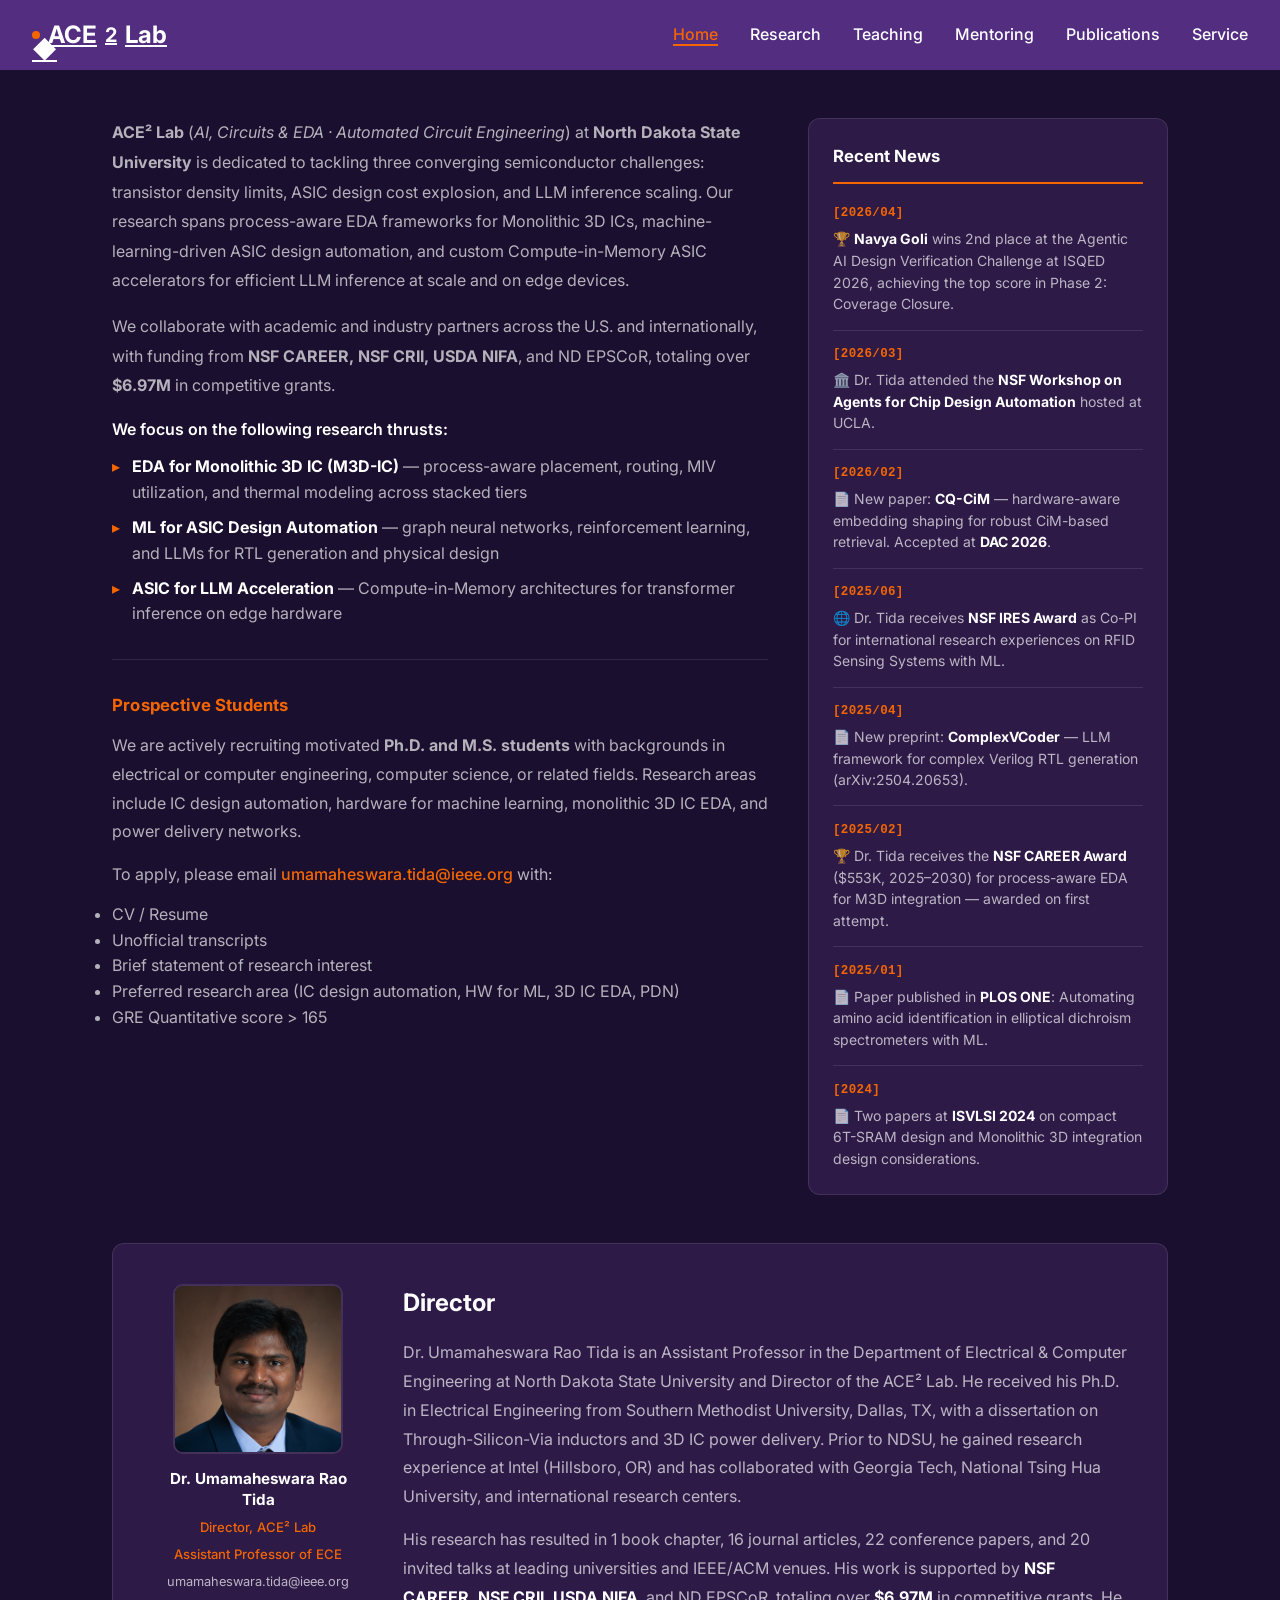
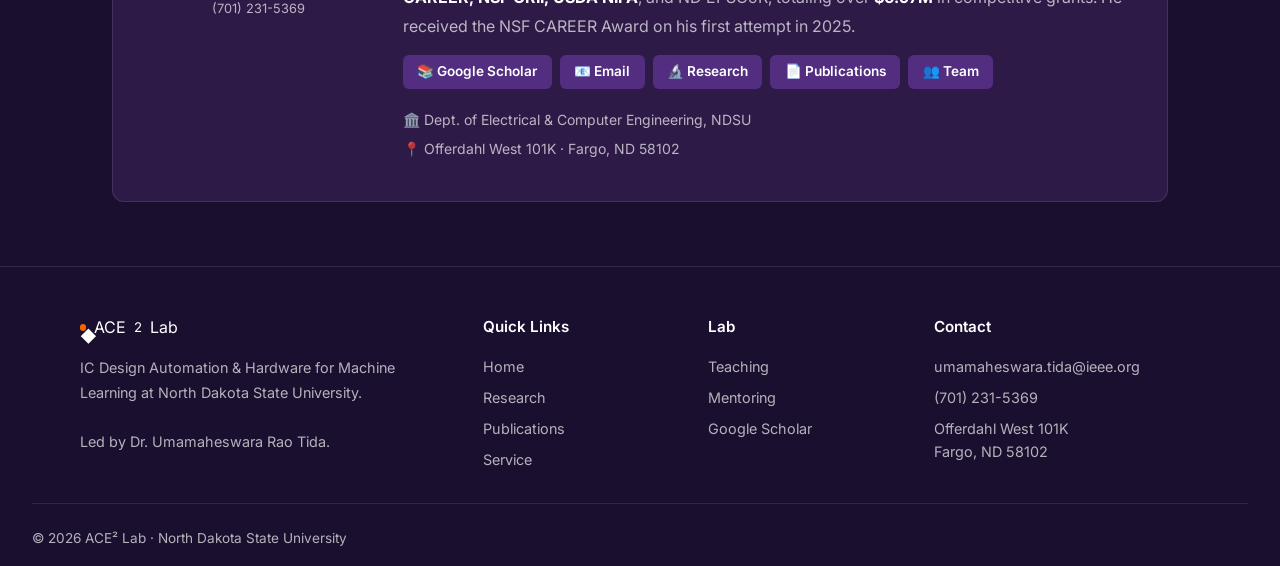
==== index.html @ 944237d5 "Convert prospective students section to checklist Updated application instructions to include a chec" ====
<!DOCTYPE html>
<html lang="en">
<head>
  <meta charset="UTF-8" />
  <meta name="viewport" content="width=device-width, initial-scale=1.0" />
  <meta name="description" content="ACE² Lab — IC Design Automation &amp; Hardware for Machine Learning at NDSU, led by Dr. Umamaheswara Rao Tida." />
  <title>ACE² Lab @ NDSU</title>
  <link rel="stylesheet" href="style.css" />
</head>
<body>

<!-- ── NAVBAR ──────────────────────────────────────── -->
<nav class="navbar">
  <a href="index.html" class="navbar-brand"><span class="dot">◆</span> ACE<sup>2</sup> Lab</a>
  <ul class="navbar-links">
    <li><a href="index.html" class="active">Home</a></li>
    <li><a href="research.html">Research</a></li>
    <li><a href="teaching.html">Teaching</a></li>
    <li><a href="mentoring.html">Mentoring</a></li>
    <li><a href="publications.html">Publications</a></li>
    <li><a href="service.html">Service</a></li>
  </ul>
</nav>

<!-- ── HOME WRAPPER ────────────────────────────────── -->
<div class="home-wrapper">

  <!-- TWO-COLUMN GRID -->
  <div class="home-grid">

    <!-- LEFT: Lab overview -->
    <div class="home-left">
      <p class="home-intro">
        <strong>ACE² Lab</strong> (<em>AI, Circuits &amp; EDA · Automated Circuit Engineering</em>) at
        <strong>North Dakota State University</strong> is dedicated to tackling three converging
        semiconductor challenges: transistor density limits, ASIC design cost explosion, and LLM
        inference scaling. Our research spans process-aware EDA frameworks for Monolithic 3D ICs,
        machine-learning-driven ASIC design automation, and custom Compute-in-Memory ASIC accelerators
        for efficient LLM inference at scale and on edge devices.
      </p>
      <p class="home-intro">
        We collaborate with academic and industry partners across the U.S. and internationally,
        with funding from <strong>NSF CAREER, NSF CRII, USDA NIFA</strong>, and ND EPSCoR,
        totaling over <strong>$6.97M</strong> in competitive grants.
      </p>

      <p class="home-thrust-label">We focus on the following research thrusts:</p>
      <ul class="home-research-list">
        <li><strong>EDA for Monolithic 3D IC (M3D-IC)</strong> — process-aware placement, routing, MIV utilization, and thermal modeling across stacked tiers</li>
        <li><strong>ML for ASIC Design Automation</strong> — graph neural networks, reinforcement learning, and LLMs for RTL generation and physical design</li>
        <li><strong>ASIC for LLM Acceleration</strong> — Compute-in-Memory architectures for transformer inference on edge hardware</li>
      </ul>

      <div class="home-divider"></div>

      <h3 class="home-section-title">Prospective Students</h3>
      <p class="home-text">
        We are actively recruiting motivated <strong>Ph.D. and M.S. students</strong> with backgrounds
        in electrical or computer engineering, computer science, or related fields.
        Research areas include IC design automation, hardware for machine learning,
        monolithic 3D IC EDA, and power delivery networks.
      </p>
      <p class="home-text">
        To apply, please email
        <a href="mailto:umamaheswara.tida@ieee.org" class="home-link">umamaheswara.tida@ieee.org</a> with:
      </p>
      <ul class="apply-checklist">
        <li>CV / Resume</li>
        <li>Unofficial transcripts</li>
        <li>Brief statement of research interest</li>
        <li>Preferred research area (IC design automation, HW for ML, 3D IC EDA, PDN)</li>
        <li>GRE Quantitative score &gt; 165</li>
      </ul>
    </div>

    <!-- RIGHT: News sidebar -->
    <div class="home-right">
      <h3 class="sidebar-title">Recent News</h3>
      <div class="news-feed">

        <div class="news-feed-item">
          <span class="news-tag">[2026/04]</span>
          <span>🏆 <strong>Navya Goli</strong> wins 2nd place at the Agentic AI Design Verification Challenge at ISQED 2026, achieving the top score in Phase 2: Coverage Closure.</span>
        </div>

        <div class="news-feed-item">
          <span class="news-tag">[2026/03]</span>
          <span>🏛️ Dr. Tida attended the <strong>NSF Workshop on Agents for Chip Design Automation</strong> hosted at UCLA.</span>
        </div>

        <div class="news-feed-item">
          <span class="news-tag">[2026/02]</span>
          <span>📄 New paper: <strong>CQ-CiM</strong> — hardware-aware embedding shaping for robust CiM-based retrieval. Accepted at <strong>DAC 2026</strong>.</span>
        </div>

        <div class="news-feed-item">
          <span class="news-tag">[2025/06]</span>
          <span>🌐 Dr. Tida receives <strong>NSF IRES Award</strong> as Co-PI for international research experiences on RFID Sensing Systems with ML.</span>
        </div>

        <div class="news-feed-item">
          <span class="news-tag">[2025/04]</span>
          <span>📄 New preprint: <strong>ComplexVCoder</strong> — LLM framework for complex Verilog RTL generation (arXiv:2504.20653).</span>
        </div>

        <div class="news-feed-item">
          <span class="news-tag">[2025/02]</span>
          <span>🏆 Dr. Tida receives the <strong>NSF CAREER Award</strong> ($553K, 2025–2030) for process-aware EDA for M3D integration — awarded on first attempt.</span>
        </div>

        <div class="news-feed-item">
          <span class="news-tag">[2025/01]</span>
          <span>📄 Paper published in <strong>PLOS ONE</strong>: Automating amino acid identification in elliptical dichroism spectrometers with ML.</span>
        </div>

        <div class="news-feed-item">
          <span class="news-tag">[2024]</span>
          <span>📄 Two papers at <strong>ISVLSI 2024</strong> on compact 6T-SRAM design and Monolithic 3D integration design considerations.</span>
        </div>

      </div>
    </div>

  </div><!-- end home-grid -->

  <!-- DIRECTOR SECTION -->
  <div class="director-section">

    <div class="director-photo-col">
      <img src="Tida_Umamaheswara.jpg" alt="Dr. Umamaheswara Rao Tida" class="director-img" />
      <div class="director-name">Dr. Umamaheswara Rao Tida</div>
      <div class="director-role">Director, ACE² Lab</div>
      <div class="director-role">Assistant Professor of ECE</div>
      <a href="mailto:umamaheswara.tida@ieee.org" class="director-email">umamaheswara.tida@ieee.org</a>
      <a href="tel:+17012315369" class="director-email">(701) 231-5369</a>
    </div>

    <div class="director-bio-col">
      <h2 class="director-heading">Director</h2>
      <p class="director-bio-text">
        Dr. Umamaheswara Rao Tida is an Assistant Professor in the Department of Electrical &amp;
        Computer Engineering at North Dakota State University and Director of the ACE² Lab.
        He received his Ph.D. in Electrical Engineering from Southern Methodist University, Dallas, TX,
        with a dissertation on Through-Silicon-Via inductors and 3D IC power delivery.
        Prior to NDSU, he gained research experience at Intel (Hillsboro, OR) and has collaborated
        with Georgia Tech, National Tsing Hua University, and international research centers.
      </p>
      <p class="director-bio-text">
        His research has resulted in 1 book chapter, 16 journal articles, 22 conference papers,
        and 20 invited talks at leading universities and IEEE/ACM venues. His work is supported
        by <strong>NSF CAREER, NSF CRII, USDA NIFA</strong>, and ND EPSCoR, totaling over
        <strong>$6.97M</strong> in competitive grants. He received the NSF CAREER Award on his
        first attempt in 2025.
      </p>
      <div class="director-links">
        <a href="https://scholar.google.com/citations?user=gwUrkUwAAAAJ" target="_blank" class="dir-link-btn">📚 Google Scholar</a>
        <a href="mailto:umamaheswara.tida@ieee.org" class="dir-link-btn">📧 Email</a>
        <a href="research.html" class="dir-link-btn">🔬 Research</a>
        <a href="publications.html" class="dir-link-btn">📄 Publications</a>
        <a href="mentoring.html" class="dir-link-btn">👥 Team</a>
      </div>
      <div class="director-contact">
        <span>🏛️ Dept. of Electrical &amp; Computer Engineering, NDSU</span>
        <span>📍 Offerdahl West 101K · Fargo, ND 58102</span>
      </div>
    </div>

  </div><!-- end director-section -->

</div><!-- end home-wrapper -->

<!-- ── FOOTER ──────────────────────────────────────── -->
<footer>
  <div class="footer-inner">
    <div>
      <div class="footer-brand"><span class="dot">◆</span> ACE<sup>2</sup> Lab</div>
      <p class="footer-tagline">IC Design Automation &amp; Hardware for Machine Learning at North Dakota State University.<br><br>Led by Dr. Umamaheswara Rao Tida.</p>
    </div>
    <div class="footer-col">
      <h4>Quick Links</h4>
      <a href="index.html">Home</a>
      <a href="research.html">Research</a>
      <a href="publications.html">Publications</a>
      <a href="service.html">Service</a>
    </div>
    <div class="footer-col">
      <h4>Lab</h4>
      <a href="teaching.html">Teaching</a>
      <a href="mentoring.html">Mentoring</a>
      <a href="https://scholar.google.com/citations?user=gwUrkUwAAAAJ" target="_blank">Google Scholar</a>
    </div>
    <div class="footer-col">
      <h4>Contact</h4>
      <a href="mailto:umamaheswara.tida@ieee.org">umamaheswara.tida@ieee.org</a>
      <a href="tel:+17012315369">(701) 231-5369</a>
      <a href="#">Offerdahl West 101K<br>Fargo, ND 58102</a>
    </div>
  </div>
  <div class="footer-bottom">
    <span>© 2026 ACE² Lab · North Dakota State University</span>
  </div>
</footer>

</body>
</html>
---- style.css ----
@import url('https://fonts.googleapis.com/css2?family=Inter:wght@400;500;600;700&display=swap');

:root {
  --orange: #F56600;
  --regalia: #522D80;
  --diploma: #2E1A47;
  --deeper-bg: #1A0F2E;
  --mid-bg: #231440;
  --white: #FFFFFF;
  --muted-text: rgba(255, 255, 255, 0.68);
  --border: rgba(255, 255, 255, 0.10);
  --stadium-grey: #CBC4BC;
  --shadow: rgba(0, 0, 0, 0.4);
}

* {
  margin: 0;
  padding: 0;
  box-sizing: border-box;
}

*::before,
*::after {
  box-sizing: border-box;
}

html {
  scroll-behavior: smooth;
}

body {
  font-family: 'Inter', sans-serif;
  color: var(--white);
  background-color: var(--deeper-bg);
  line-height: 1.6;
  overflow-x: hidden;
}

.navbar {
  position: sticky;
  top: 0;
  z-index: 1000;
  background-color: var(--regalia);
  padding: 1rem 2rem;
  display: flex;
  justify-content: space-between;
  align-items: center;
}

.navbar-brand {
  display: flex;
  align-items: center;
  gap: 0.5rem;
  font-weight: 700;
  font-size: 1.5rem;
  color: var(--white);
}

.navbar-brand .dot {
  width: 0.5rem;
  height: 0.5rem;
  background-color: var(--orange);
  border-radius: 50%;
}

.navbar-links {
  display: flex;
  gap: 2rem;
  list-style: none;
}

.navbar-links a {
  color: var(--white);
  text-decoration: none;
  font-weight: 500;
  transition: color 0.3s ease;
}

.navbar-links a:hover {
  color: var(--orange);
}

.navbar-links a.active {
  color: var(--orange);
  border-bottom: 2px solid var(--orange);
}

.hero {
  position: relative;
  min-height: 600px;
  background: linear-gradient(135deg, var(--deeper-bg) 0%, var(--diploma) 100%);
  display: flex;
  align-items: center;
  justify-content: center;
  overflow: hidden;
}

.hero::before {
  content: '';
  position: absolute;
  top: 0;
  left: 0;
  right: 0;
  bottom: 0;
  background: radial-gradient(
    ellipse at 20% 50%,
    rgba(245, 102, 0, 0.08) 0%,
    transparent 50%
  );
  pointer-events: none;
}

.hero::after {
  display: none;
}

.hero-content {
  position: relative;
  z-index: 10;
  text-align: center;
  color: var(--white);
  max-width: 600px;
}

.hero-badge {
  display: inline-block;
  background-color: rgba(245, 102, 0, 0.15);
  color: var(--orange);
  padding: 0.5rem 1rem;
  border-radius: 2rem;
  font-size: 0.875rem;
  font-weight: 600;
  border: 1px solid var(--orange);
  margin-bottom: 1rem;
}

.hero h1 {
  font-size: 3.5rem;
  font-weight: 700;
  margin-bottom: 1rem;
  line-height: 1.1;
}

.hero h1 .highlight {
  color: var(--orange);
}

.hero .tagline {
  font-size: 1.25rem;
  color: var(--muted-text);
  margin-bottom: 2rem;
}

.hero-cta {
  display: flex;
  gap: 1rem;
  justify-content: center;
  flex-wrap: wrap;
}

.btn {
  padding: 0.75rem 1.5rem;
  border: none;
  border-radius: 0.5rem;
  font-weight: 600;
  cursor: pointer;
  transition: all 0.3s ease;
  text-decoration: none;
  display: inline-block;
  font-size: 1rem;
}

.btn-gold {
  background-color: var(--orange);
  color: #1A1A1A;
}

.btn-gold:hover {
  background-color: #e55000;
  box-shadow: 0 8px 24px var(--shadow);
  transform: translateY(-2px);
}

.btn-ghost {
  background-color: transparent;
  color: var(--white);
  border: 2px solid var(--white);
}

.btn-ghost:hover {
  background-color: rgba(255, 255, 255, 0.1);
  border-color: var(--orange);
  color: var(--orange);
}

.stats-bar {
  background-color: var(--mid-bg);
  padding: 3rem 2rem;
  display: grid;
  grid-template-columns: repeat(auto-fit, minmax(200px, 1fr));
  gap: 2rem;
  border-bottom: 3px solid var(--orange);
}

.stat-item {
  text-align: center;
}

.stat-number {
  font-size: 2.5rem;
  font-weight: 700;
  color: var(--orange);
  margin-bottom: 0.5rem;
}

.stat-number .unit {
  font-size: 0.6em;
  color: var(--muted-text);
  margin-left: 0.25rem;
}

.stat-label {
  color: var(--muted-text);
  font-size: 0.95rem;
}

.section {
  max-width: 1120px;
  margin: 0 auto;
  padding: 4rem 2rem;
}

.section-sm {
  padding: 2rem;
}

.section-header {
  text-align: center;
  margin-bottom: 3rem;
}

.tag {
  display: inline-block;
  background-color: rgba(245, 102, 0, 0.15);
  color: var(--orange);
  padding: 0.25rem 0.75rem;
  border-radius: 1rem;
  font-size: 0.75rem;
  font-weight: 600;
  border: 1px solid var(--orange);
  margin-bottom: 1rem;
}

.section-header h2 {
  font-size: 2.5rem;
  margin-bottom: 1rem;
  color: var(--white);
}

.section-header p {
  font-size: 1.1rem;
  color: var(--muted-text);
  max-width: 600px;
  margin: 0 auto;
}

.cards-grid {
  display: grid;
  grid-template-columns: repeat(auto-fit, minmax(280px, 1fr));
  gap: 2rem;
}

.card {
  background-color: var(--diploma);
  border-radius: 0.75rem;
  padding: 2rem;
  transition: all 0.3s ease;
  border-top: 3px solid transparent;
}

.card:hover {
  border-top-color: var(--orange);
  box-shadow: 0 12px 32px var(--shadow);
  transform: translateY(-4px);
}

.card-icon {
  font-size: 2.5rem;
  margin-bottom: 1rem;
  height: 3rem;
  display: flex;
  align-items: center;
}

.card h3 {
  font-size: 1.25rem;
  margin-bottom: 0.75rem;
  color: var(--white);
}

.card p {
  color: var(--muted-text);
  font-size: 0.95rem;
  line-height: 1.6;
}

.news-grid {
  display: grid;
  grid-template-columns: repeat(auto-fit, minmax(300px, 1fr));
  gap: 2rem;
}

.news-card {
  background-color: var(--diploma);
  border-radius: 0.75rem;
  overflow: hidden;
  transition: all 0.3s ease;
  border-top: 3px solid transparent;
}

.news-card:hover {
  border-top-color: var(--orange);
  box-shadow: 0 12px 32px var(--shadow);
  transform: translateY(-4px);
}

.news-date {
  display: block;
  color: var(--orange);
  font-size: 0.85rem;
  font-weight: 600;
  padding: 1.5rem 1.5rem 0;
}

.news-card h3 {
  font-size: 1.2rem;
  color: var(--white);
  padding: 0 1.5rem;
  margin: 0.75rem 0;
}

.news-card p {
  color: var(--muted-text);
  font-size: 0.95rem;
  padding: 0 1.5rem;
  margin-bottom: 1rem;
}

.news-card a {
  display: inline-block;
  color: var(--orange);
  text-decoration: none;
  font-weight: 600;
  padding: 0 1.5rem 1.5rem;
  transition: color 0.3s ease;
}

.news-card a:hover {
  color: #e55000;
}

.cta-band {
  background-color: var(--regalia);
  padding: 4rem 2rem;
  text-align: center;
  position: relative;
  overflow: hidden;
}

.cta-band::before {
  content: '';
  position: absolute;
  top: 0;
  left: 0;
  right: 0;
  bottom: 0;
  background: radial-gradient(
    ellipse at 50% 0%,
    rgba(245, 102, 0, 0.1) 0%,
    transparent 70%
  );
  pointer-events: none;
}

.cta-band-inner {
  position: relative;
  z-index: 10;
  max-width: 600px;
  margin: 0 auto;
}

.cta-band h2 {
  font-size: 2rem;
  color: var(--white);
  margin-bottom: 1rem;
}

.cta-band p {
  color: var(--muted-text);
  font-size: 1.05rem;
  margin-bottom: 2rem;
}

.page-hero {
  background: linear-gradient(135deg, var(--deeper-bg) 0%, var(--diploma) 100%);
  padding: 6rem 2rem;
  text-align: center;
  position: relative;
  overflow: hidden;
}

.page-hero::before {
  content: '';
  position: absolute;
  top: 0;
  left: 0;
  right: 0;
  bottom: 0;
  background: radial-gradient(
    ellipse at 20% 50%,
    rgba(245, 102, 0, 0.08) 0%,
    transparent 50%
  );
  pointer-events: none;
}

.page-hero h1 {
  position: relative;
  z-index: 10;
  font-size: 2.5rem;
  color: var(--white);
  margin-bottom: 1rem;
}

.page-hero p {
  position: relative;
  z-index: 10;
  color: var(--muted-text);
  font-size: 1.1rem;
  max-width: 600px;
  margin: 0 auto;
}

.pub-section-header {
  display: flex;
  align-items: center;
  gap: 1rem;
  margin-bottom: 2rem;
}

.pub-section-header h2 {
  font-size: 1.75rem;
  color: var(--white);
}

.pub-count {
  background-color: var(--orange);
  color: #1A1A1A;
  padding: 0.5rem 1rem;
  border-radius: 2rem;
  font-weight: 700;
  font-size: 0.9rem;
}

.pub-list {
  list-style: none;
}

.pub-item {
  background-color: var(--diploma);
  border-left: 3px solid transparent;
  padding: 1.5rem;
  margin-bottom: 1rem;
  border-radius: 0.5rem;
  transition: all 0.3s ease;
}

.pub-item:hover {
  border-left-color: var(--orange);
  box-shadow: 0 8px 24px var(--shadow);
}

.pub-num {
  color: var(--orange);
  font-weight: 700;
  margin-right: 0.75rem;
}

.pub-item p {
  color: var(--muted-text);
  margin: 0.5rem 0 0;
  font-size: 0.95rem;
}

.pub-link {
  color: var(--orange);
  text-decoration: none;
  font-weight: 600;
  margin-left: 0.5rem;
  transition: color 0.3s ease;
}

.pub-link:hover {
  color: #e55000;
}

.grants-grid {
  display: grid;
  grid-template-columns: repeat(auto-fit, minmax(280px, 1fr));
  gap: 2rem;
}

.grant-item {
  background-color: var(--diploma);
  border-radius: 0.75rem;
  padding: 2rem;
  border-top: 3px solid transparent;
  transition: all 0.3s ease;
}

.grant-item:hover {
  border-top-color: var(--orange);
  box-shadow: 0 12px 32px var(--shadow);
  transform: translateY(-4px);
}

.grant-meta {
  display: flex;
  align-items: center;
  gap: 1rem;
  margin-bottom: 1rem;
}

.grant-amount {
  background-color: var(--regalia);
  color: var(--white);
  padding: 0.5rem 1rem;
  border-radius: 0.5rem;
  font-weight: 700;
  font-size: 0.9rem;
}

.grant-role {
  color: var(--orange);
  font-size: 0.85rem;
  font-weight: 600;
}

.grant-text {
  color: var(--muted-text);
  font-size: 0.95rem;
  line-height: 1.6;
}

.grant-text em {
  color: var(--white);
  font-style: normal;
  font-weight: 600;
}

.team-grid {
  display: grid;
  grid-template-columns: repeat(auto-fit, minmax(240px, 1fr));
  gap: 2rem;
}

.team-card {
  text-align: center;
  background-color: var(--diploma);
  border-radius: 0.75rem;
  padding: 2rem;
  transition: all 0.3s ease;
  border-top: 3px solid transparent;
}

.team-card:hover {
  border-top-color: var(--orange);
  box-shadow: 0 12px 32px var(--shadow);
  transform: translateY(-4px);
}

.team-avatar {
  width: 120px;
  height: 120px;
  margin: 0 auto 1rem;
  border-radius: 50%;
  background: linear-gradient(135deg, var(--regalia) 0%, var(--orange) 100%);
  display: flex;
  align-items: center;
  justify-content: center;
  font-size: 3rem;
  color: var(--white);
  font-weight: 700;
}

.team-card h4 {
  font-size: 1.15rem;
  color: var(--white);
  margin-bottom: 0.25rem;
}

.team-card .role {
  color: var(--orange);
  font-size: 0.85rem;
  font-weight: 600;
  margin-bottom: 1rem;
}

.team-card p {
  color: var(--muted-text);
  font-size: 0.9rem;
}

.course-item {
  background-color: var(--diploma);
  border-radius: 0.75rem;
  padding: 1.5rem;
  margin-bottom: 1.5rem;
  border-left: 3px solid transparent;
  transition: all 0.3s ease;
}

.course-item:hover {
  border-left-color: var(--orange);
  box-shadow: 0 8px 24px var(--shadow);
  transform: translateX(4px);
}

.course-code {
  display: inline-block;
  background-color: var(--regalia);
  color: var(--white);
  padding: 0.35rem 0.75rem;
  border-radius: 0.35rem;
  font-size: 0.8rem;
  font-weight: 700;
  margin-bottom: 0.75rem;
}

.course-item h3 {
  font-size: 1.1rem;
  color: var(--white);
  margin-bottom: 0.5rem;
}

.course-item p {
  color: var(--muted-text);
  font-size: 0.95rem;
}

.contact-card {
  background-color: var(--diploma);
  border-radius: 0.75rem;
  overflow: hidden;
  display: flex;
  gap: 2rem;
  padding: 2rem;
}

.contact-photo img {
  width: 150px;
  height: 150px;
  border-radius: 0.5rem;
  object-fit: cover;
  background: linear-gradient(135deg, var(--regalia) 0%, var(--orange) 100%);
}

.contact-info h2 {
  font-size: 1.5rem;
  color: var(--white);
  margin-bottom: 0.25rem;
}

.contact-info .title {
  color: var(--orange);
  font-weight: 600;
  margin-bottom: 1rem;
  font-size: 0.95rem;
}

.contact-row {
  display: flex;
  align-items: center;
  gap: 0.75rem;
  margin-bottom: 0.75rem;
}

.contact-row .icon {
  color: var(--orange);
  font-size: 1.1rem;
}

.contact-row a {
  color: var(--white);
  text-decoration: none;
  transition: color 0.3s ease;
}

.contact-row a:hover {
  color: var(--orange);
}

.scholar-banner {
  background-color: var(--regalia);
  border-radius: 0.75rem;
  padding: 2rem;
  margin: 2rem 0;
}

.scholar-banner h3 {
  font-size: 1.25rem;
  color: var(--white);
  margin-bottom: 0.5rem;
}

.scholar-banner p {
  color: var(--muted-text);
}

.philosophy-box {
  background-color: var(--diploma);
  border-left: 4px solid var(--orange);
  padding: 2rem;
  border-radius: 0.5rem;
  margin: 2rem 0;
}

.philosophy-box strong {
  color: var(--white);
}

.divider {
  height: 1px;
  background-color: var(--border);
  margin: 3rem 0;
}

footer {
  background-color: var(--deeper-bg);
  border-top: 1px solid var(--border);
  padding: 3rem 2rem 1rem;
}

.footer-inner {
  max-width: 1120px;
  margin: 0 auto;
  display: grid;
  grid-template-columns: 2fr 1fr 1fr 1.5fr;
  gap: 3rem;
  align-items: start;
}

.footer-brand {
  display: flex;
  align-items: center;
  gap: 0.5rem;
  margin-bottom: 1rem;
}

.footer-brand .dot {
  width: 0.4rem;
  height: 0.4rem;
  background-color: var(--orange);
  border-radius: 50%;
}

.footer-tagline {
  color: var(--muted-text);
  font-size: 0.9rem;
  line-height: 1.7;
  margin-bottom: 0;
  margin-top: 0.5rem;
}

.footer-col h4 {
  color: var(--white);
  font-size: 0.95rem;
  margin-bottom: 1rem;
  font-weight: 600;
}

.footer-col a {
  display: block;
  color: var(--muted-text);
  text-decoration: none;
  font-size: 0.9rem;
  margin-bottom: 0.5rem;
  transition: color 0.3s ease;
}

.footer-col a:hover {
  color: var(--orange);
}

.footer-bottom {
  border-top: 1px solid var(--border);
  padding-top: 1.5rem;
  margin-top: 1.5rem;
  color: var(--muted-text);
  font-size: 0.85rem;
  display: flex;
  justify-content: space-between;
  flex-wrap: wrap;
  gap: 1rem;
}

.pi-profile-card {
  background-color: var(--diploma);
  border-radius: 0.75rem;
  padding: 2.5rem 2rem;
  display: flex;
  flex-direction: column;
  align-items: center;
  gap: 1.25rem;
  max-width: 720px;
  margin: 0 auto;
  text-align: center;
}

img.pi-photo {
  width: 300px;
  height: 300px;
  border-radius: 0.75rem;
  object-fit: cover;
  object-position: center top;
  background: linear-gradient(135deg, var(--regalia) 0%, var(--orange) 100%);
  display: block;
}

.pi-name {
  font-size: 1.75rem;
  font-weight: 700;
  color: var(--white);
  margin: 0;
}

.pi-subtitle {
  font-size: 0.82rem;
  color: var(--muted-text);
  letter-spacing: 0.02em;
}

.pi-links {
  display: flex;
  flex-wrap: wrap;
  gap: 0.75rem;
  justify-content: center;
}

.pi-link-btn {
  background-color: var(--regalia);
  color: var(--white);
  padding: 0.5rem 1rem;
  border: none;
  border-radius: 0.5rem;
  font-size: 0.9rem;
  font-weight: 600;
  cursor: pointer;
  text-decoration: none;
  transition: all 0.3s ease;
}

.pi-link-btn:hover {
  background-color: var(--orange);
  color: #1A1A1A;
}

.pi-title {
  color: var(--orange);
  font-weight: 600;
  margin-bottom: 0;
  font-size: 1rem;
  text-align: center;
}

.pi-bio {
  color: var(--muted-text);
  line-height: 1.8;
  margin-bottom: 0;
  text-align: left;
  max-width: 600px;
}

.pi-contact-grid {
  display: grid;
  grid-template-columns: repeat(auto-fit, minmax(200px, 1fr));
  gap: 1.5rem;
  width: 100%;
  text-align: left;
}

.pi-contact-item {
  display: flex;
  flex-direction: column;
  gap: 0.5rem;
}

.pi-contact-icon {
  color: var(--orange);
  font-size: 1.2rem;
}

.pi-contact-item a {
  color: var(--white);
  text-decoration: none;
  transition: color 0.3s ease;
  word-break: break-word;
}

.pi-contact-item a:hover {
  color: var(--orange);
}

@media (max-width: 768px) {
  .navbar {
    flex-direction: column;
    gap: 1rem;
    padding: 1rem;
  }

  .navbar-links {
    gap: 1rem;
    flex-wrap: wrap;
    justify-content: center;
  }

  .hero {
    min-height: 400px;
  }

  .hero h1 {
    font-size: 2.5rem;
  }

  .hero .tagline {
    font-size: 1rem;
  }

  .stats-bar {
    grid-template-columns: 1fr;
  }

  .section {
    padding: 2rem 1rem;
  }

  .section-header h2 {
    font-size: 1.75rem;
  }

  .cards-grid,
  .news-grid,
  .grants-grid,
  .team-grid {
    grid-template-columns: 1fr;
  }

  .page-hero {
    padding: 3rem 1rem;
  }

  .page-hero h1 {
    font-size: 1.75rem;
  }

  .page-hero p {
    font-size: 1rem;
  }

  .contact-card {
    flex-direction: column;
    align-items: center;
    text-align: center;
  }

  .contact-row {
    justify-content: center;
  }

  .pi-profile-card {
    padding: 1.5rem 1rem;
  }

  img.pi-photo {
    width: 220px;
    height: 220px;
  }

  .pi-contact-grid {
    grid-template-columns: 1fr;
  }

  .footer-bottom {
    flex-direction: column;
    justify-content: center;
    text-align: center;
  }
}

@media (max-width: 480px) {
  .navbar {
    padding: 0.75rem;
  }

  .navbar-brand {
    font-size: 1.2rem;
  }

  .navbar-links {
    gap: 0.75rem;
  }

  .hero h1 {
    font-size: 1.75rem;
  }

  .hero .tagline {
    font-size: 0.95rem;
  }

  .section-header h2 {
    font-size: 1.5rem;
  }

  .cta-band {
    padding: 2rem 1rem;
  }

  .cta-band h2 {
    font-size: 1.5rem;
  }

  .cta-band p {
    font-size: 0.95rem;
  }

  .hero-cta {
    gap: 0.5rem;
  }

  .btn {
    padding: 0.6rem 1rem;
    font-size: 0.9rem;
  }

  .contact-photo img {
    width: 120px;
    height: 120px;
  }

  .pub-section-header {
    flex-direction: column;
    align-items: flex-start;
  }
}

@media (prefers-reduced-motion: reduce) {
  * {
    animation: none !important;
    transition: none !important;
  }
}

/* ═══════════════════════════════════════════════════════
   HOME PAGE — TWO-COLUMN LAYOUT
═══════════════════════════════════════════════════════ */

.home-wrapper {
  max-width: 1120px;
  margin: 0 auto;
  padding: 3rem 2rem 4rem;
}

.home-grid {
  display: grid;
  grid-template-columns: 1fr 360px;
  gap: 2.5rem;
  margin-bottom: 3rem;
  align-items: start;
}

/* Left column */
.home-left {
  color: var(--muted-text);
}

.home-intro {
  font-size: 1rem;
  line-height: 1.85;
  color: var(--muted-text);
  margin-bottom: 1rem;
}

.home-thrust-label {
  color: var(--white);
  font-weight: 600;
  margin-bottom: 0.75rem;
}

.home-research-list {
  list-style: none;
  padding: 0;
  margin-bottom: 1.5rem;
  display: flex;
  flex-direction: column;
  gap: 0.6rem;
}

.home-research-list li {
  padding-left: 1.25rem;
  position: relative;
  color: var(--muted-text);
  line-height: 1.6;
}

.home-research-list li::before {
  content: '▸';
  position: absolute;
  left: 0;
  color: var(--orange);
}

.home-research-list li strong {
  color: var(--white);
}

.home-divider {
  height: 1px;
  background-color: var(--border);
  margin: 2rem 0;
}

.home-section-title {
  color: var(--orange);
  font-size: 1.05rem;
  font-weight: 700;
  margin-bottom: 0.75rem;
  letter-spacing: 0.01em;
}

.home-text {
  color: var(--muted-text);
  line-height: 1.8;
  margin-bottom: 0.85rem;
}

.home-link {
  color: var(--orange);
  text-decoration: none;
  font-weight: 500;
}

.home-link:hover {
  text-decoration: underline;
}

/* Right column — news sidebar */
.home-right {
  background-color: var(--diploma);
  border-radius: 0.75rem;
  padding: 1.5rem;
  position: sticky;
  top: 5rem;
  border: 1px solid var(--border);
}

.sidebar-title {
  color: var(--white);
  font-size: 1.05rem;
  font-weight: 700;
  margin-bottom: 1.25rem;
  padding-bottom: 0.75rem;
  border-bottom: 2px solid var(--orange);
}

.news-feed {
  display: flex;
  flex-direction: column;
}

.news-feed-item {
  display: flex;
  flex-direction: column;
  gap: 0.3rem;
  padding: 0.9rem 0;
  border-bottom: 1px solid var(--border);
  font-size: 0.875rem;
  color: var(--muted-text);
  line-height: 1.55;
}

.news-feed-item:first-child {
  padding-top: 0;
}

.news-feed-item:last-child {
  border-bottom: none;
  padding-bottom: 0;
}

.news-feed-item strong {
  color: var(--white);
}

.news-tag {
  color: var(--orange);
  font-size: 0.78rem;
  font-weight: 700;
  font-family: 'Courier New', monospace;
  letter-spacing: 0.03em;
}

/* ═══════════════════════════════════════════════════════
   DIRECTOR SECTION
═══════════════════════════════════════════════════════ */

.director-section {
  display: grid;
  grid-template-columns: 210px 1fr;
  gap: 2.5rem;
  background-color: var(--diploma);
  border-radius: 0.75rem;
  padding: 2.5rem;
  border: 1px solid var(--border);
}

.director-photo-col {
  display: flex;
  flex-direction: column;
  align-items: center;
  text-align: center;
  gap: 0.4rem;
}

.director-img {
  width: 170px;
  height: 170px;
  border-radius: 0.625rem;
  object-fit: cover;
  object-position: center top;
  margin-bottom: 0.5rem;
  border: 2px solid var(--border);
}

.director-name {
  color: var(--white);
  font-weight: 700;
  font-size: 0.95rem;
  line-height: 1.4;
}

.director-role {
  color: var(--orange);
  font-size: 0.82rem;
  font-weight: 500;
}

.director-email {
  color: var(--muted-text);
  font-size: 0.8rem;
  text-decoration: none;
  word-break: break-all;
  transition: color 0.3s ease;
}

.director-email:hover {
  color: var(--orange);
}

.director-bio-col {
  display: flex;
  flex-direction: column;
  justify-content: center;
}

.director-heading {
  color: var(--white);
  font-size: 1.5rem;
  font-weight: 700;
  margin-bottom: 1rem;
}

.director-bio-text {
  color: var(--muted-text);
  line-height: 1.8;
  margin-bottom: 0.9rem;
}

.director-bio-text strong {
  color: var(--white);
}

.director-links {
  display: flex;
  flex-wrap: wrap;
  gap: 0.5rem;
  margin-bottom: 1.25rem;
}

.dir-link-btn {
  background-color: var(--regalia);
  color: var(--white);
  padding: 0.4rem 0.9rem;
  border-radius: 0.375rem;
  font-size: 0.85rem;
  font-weight: 600;
  text-decoration: none;
  transition: all 0.3s ease;
  white-space: nowrap;
}

.dir-link-btn:hover {
  background-color: var(--orange);
  color: #1A1A1A;
}

.director-contact {
  display: flex;
  flex-direction: column;
  gap: 0.4rem;
  color: var(--muted-text);
  font-size: 0.875rem;
}

/* ═══════════════════════════════════════════════════════
   SERVICE PAGE
═══════════════════════════════════════════════════════ */

.service-grid {
  display: grid;
  grid-template-columns: repeat(auto-fit, minmax(420px, 1fr));
  gap: 2rem;
  max-width: 1120px;
  margin: 0 auto;
}

.service-block {
  background-color: var(--diploma);
  border-radius: 0.75rem;
  padding: 1.75rem;
  border: 1px solid var(--border);
}

.service-block-header {
  display: flex;
  align-items: center;
  gap: 0.75rem;
  margin-bottom: 1.25rem;
  padding-bottom: 0.75rem;
  border-bottom: 2px solid var(--orange);
}

.service-icon {
  font-size: 1.4rem;
}

.service-block-title {
  color: var(--white);
  font-size: 1.05rem;
  font-weight: 700;
  margin: 0;
}

.service-list {
  display: flex;
  flex-direction: column;
  gap: 0;
}

.service-item {
  padding: 0.7rem 0;
  border-bottom: 1px solid var(--border);
}

.service-item:last-child {
  border-bottom: none;
  padding-bottom: 0;
}

.service-venue {
  color: var(--white);
  font-size: 0.9rem;
  font-weight: 500;
  line-height: 1.4;
  margin-bottom: 0.2rem;
}

.service-abbr {
  color: var(--orange);
  font-size: 0.8rem;
  font-weight: 600;
  font-family: 'Courier New', monospace;
}

/* ═══════════════════════════════════════════════════════
   RESPONSIVE — HOME & DIRECTOR
═══════════════════════════════════════════════════════ */

@media (max-width: 900px) {
  .footer-inner {
    grid-template-columns: 1fr 1fr;
    gap: 2rem;
  }
  .home-grid {
    grid-template-columns: 1fr;
  }
  .home-right {
    position: static;
  }
  .director-section {
    grid-template-columns: 1fr;
  }
  .director-photo-col {
    flex-direction: row;
    text-align: left;
    align-items: flex-start;
    gap: 1rem;
  }
  .director-img {
    width: 120px;
    height: 120px;
    flex-shrink: 0;
  }
}

@media (max-width: 600px) {
  .footer-inner {
    grid-template-columns: 1fr;
    gap: 1.5rem;
  }
  .home-wrapper {
    padding: 1.5rem 1rem 3rem;
  }
  .director-section {
    padding: 1.5rem;
  }
  .service-grid {
    grid-template-columns: 1fr;
  }
  .director-photo-col {
    flex-direction: column;
    align-items: center;
    text-align: center;
  }
}
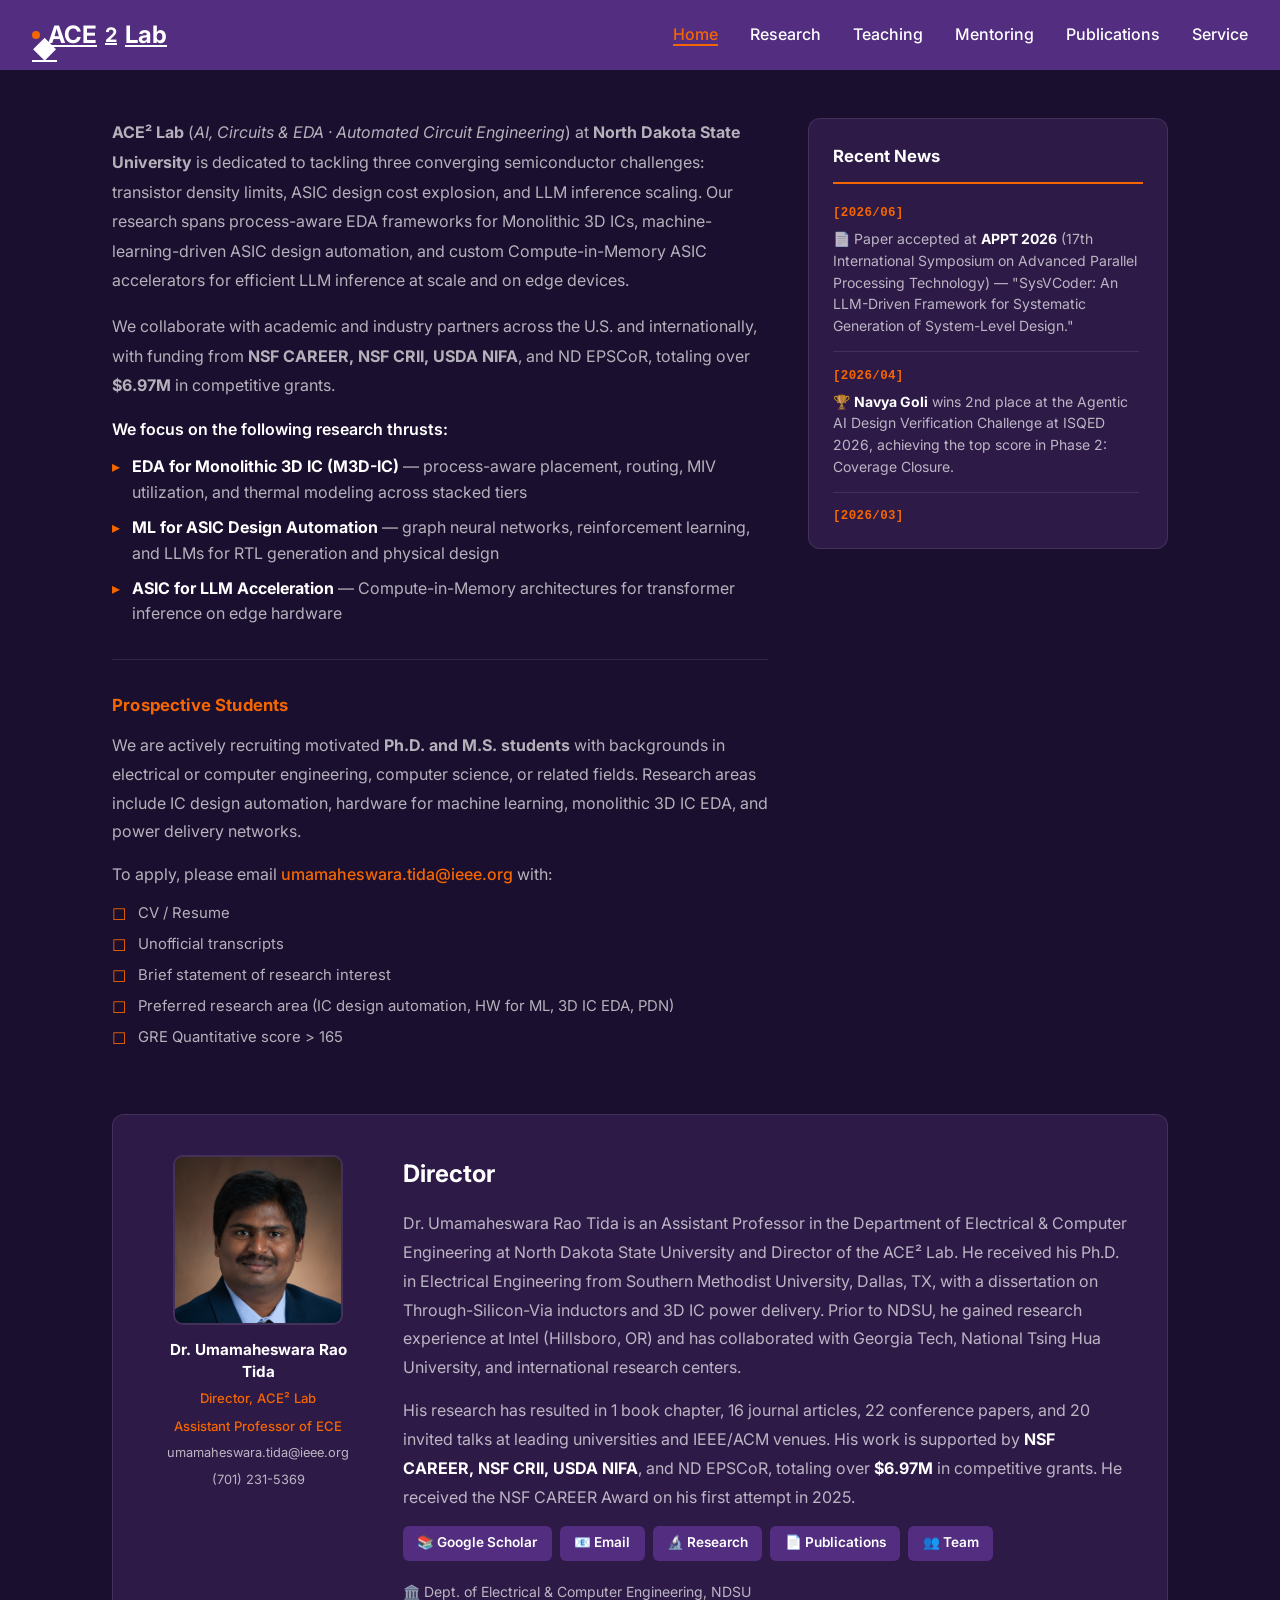
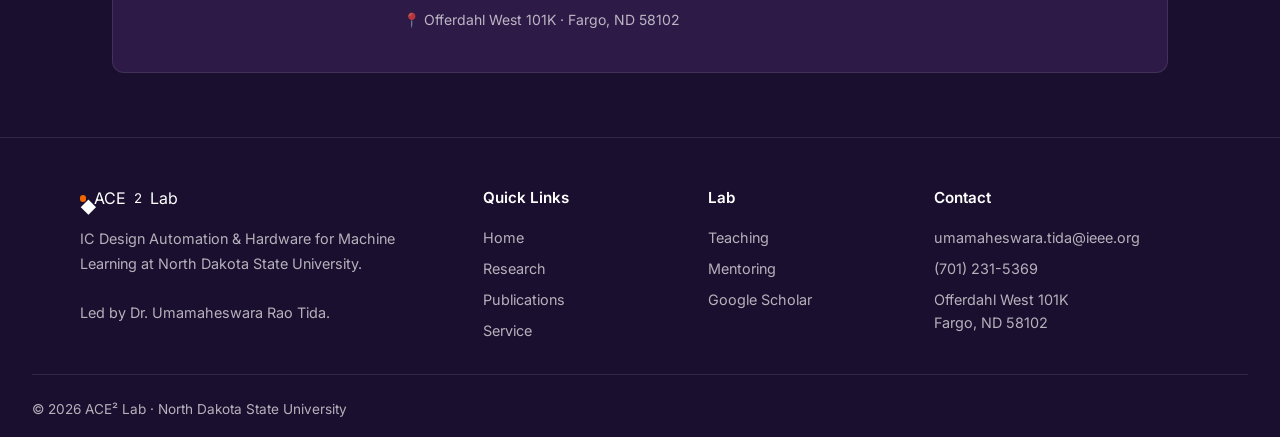
==== commit 1909eb1c: "Add news item about paper acceptance at APPT 2026" ====
--- a/index.html
+++ b/index.html
@@ -79,6 +79,11 @@
       <div class="news-feed">
 
         <div class="news-feed-item">
+          <span class="news-tag">[2026/06]</span>
+          <span>📄 Paper accepted at <strong>APPT 2026</strong> (17th International Symposium on Advanced Parallel Processing Technology) — "SysVCoder: An LLM-Driven Framework for Systematic Generation of System-Level Design."</span>
+        </div>
+
+        <div class="news-feed-item">
           <span class="news-tag">[2026/04]</span>
           <span>🏆 <strong>Navya Goli</strong> wins 2nd place at the Agentic AI Design Verification Challenge at ISQED 2026, achieving the top score in Phase 2: Coverage Closure.</span>
         </div>
--- a/style.css
+++ b/style.css
@@ -503,6 +503,20 @@
 .pub-link:hover {
   color: #e55000;
 }
+.pub-badge {
+  display: inline-block;
+  font-size: 0.72rem;
+  font-weight: 600;
+  color: var(--orange);
+  border: 1px solid var(--orange);
+  border-radius: 3px;
+  padding: 0 0.4rem;
+  line-height: 1.5;
+  vertical-align: middle;
+  margin-right: 0.3rem;
+  letter-spacing: 0.02em;
+}
+
 
 .grants-grid {
   display: grid;
@@ -1154,6 +1168,32 @@
   text-decoration: underline;
 }
 
+.apply-checklist {
+  list-style: none;
+  padding: 0;
+  margin: 0 0 1rem;
+  display: flex;
+  flex-direction: column;
+  gap: 0.45rem;
+}
+
+.apply-checklist li {
+  padding-left: 1.6rem;
+  position: relative;
+  color: var(--muted-text);
+  line-height: 1.6;
+  font-size: 0.93rem;
+}
+
+.apply-checklist li::before {
+  content: '☐';
+  position: absolute;
+  left: 0;
+  color: var(--orange);
+  font-size: 1rem;
+  line-height: 1.55;
+}
+
 /* Right column — news sidebar */
 .home-right {
   background-color: var(--diploma);
@@ -1176,6 +1216,24 @@
 .news-feed {
   display: flex;
   flex-direction: column;
+  max-height: 320px;
+  overflow-y: auto;
+  padding-right: 0.25rem;
+  scrollbar-width: thin;
+  scrollbar-color: var(--orange) transparent;
+}
+
+.news-feed::-webkit-scrollbar {
+  width: 4px;
+}
+
+.news-feed::-webkit-scrollbar-track {
+  background: transparent;
+}
+
+.news-feed::-webkit-scrollbar-thumb {
+  background-color: var(--orange);
+  border-radius: 2px;
 }
 
 .news-feed-item {
@@ -1365,6 +1423,24 @@
   display: flex;
   flex-direction: column;
   gap: 0;
+  max-height: 260px;
+  overflow-y: auto;
+  padding-right: 0.25rem;
+  scrollbar-width: thin;
+  scrollbar-color: var(--orange) transparent;
+}
+
+.service-list::-webkit-scrollbar {
+  width: 4px;
+}
+
+.service-list::-webkit-scrollbar-track {
+  background: transparent;
+}
+
+.service-list::-webkit-scrollbar-thumb {
+  background-color: var(--orange);
+  border-radius: 2px;
 }
 
 .service-item {
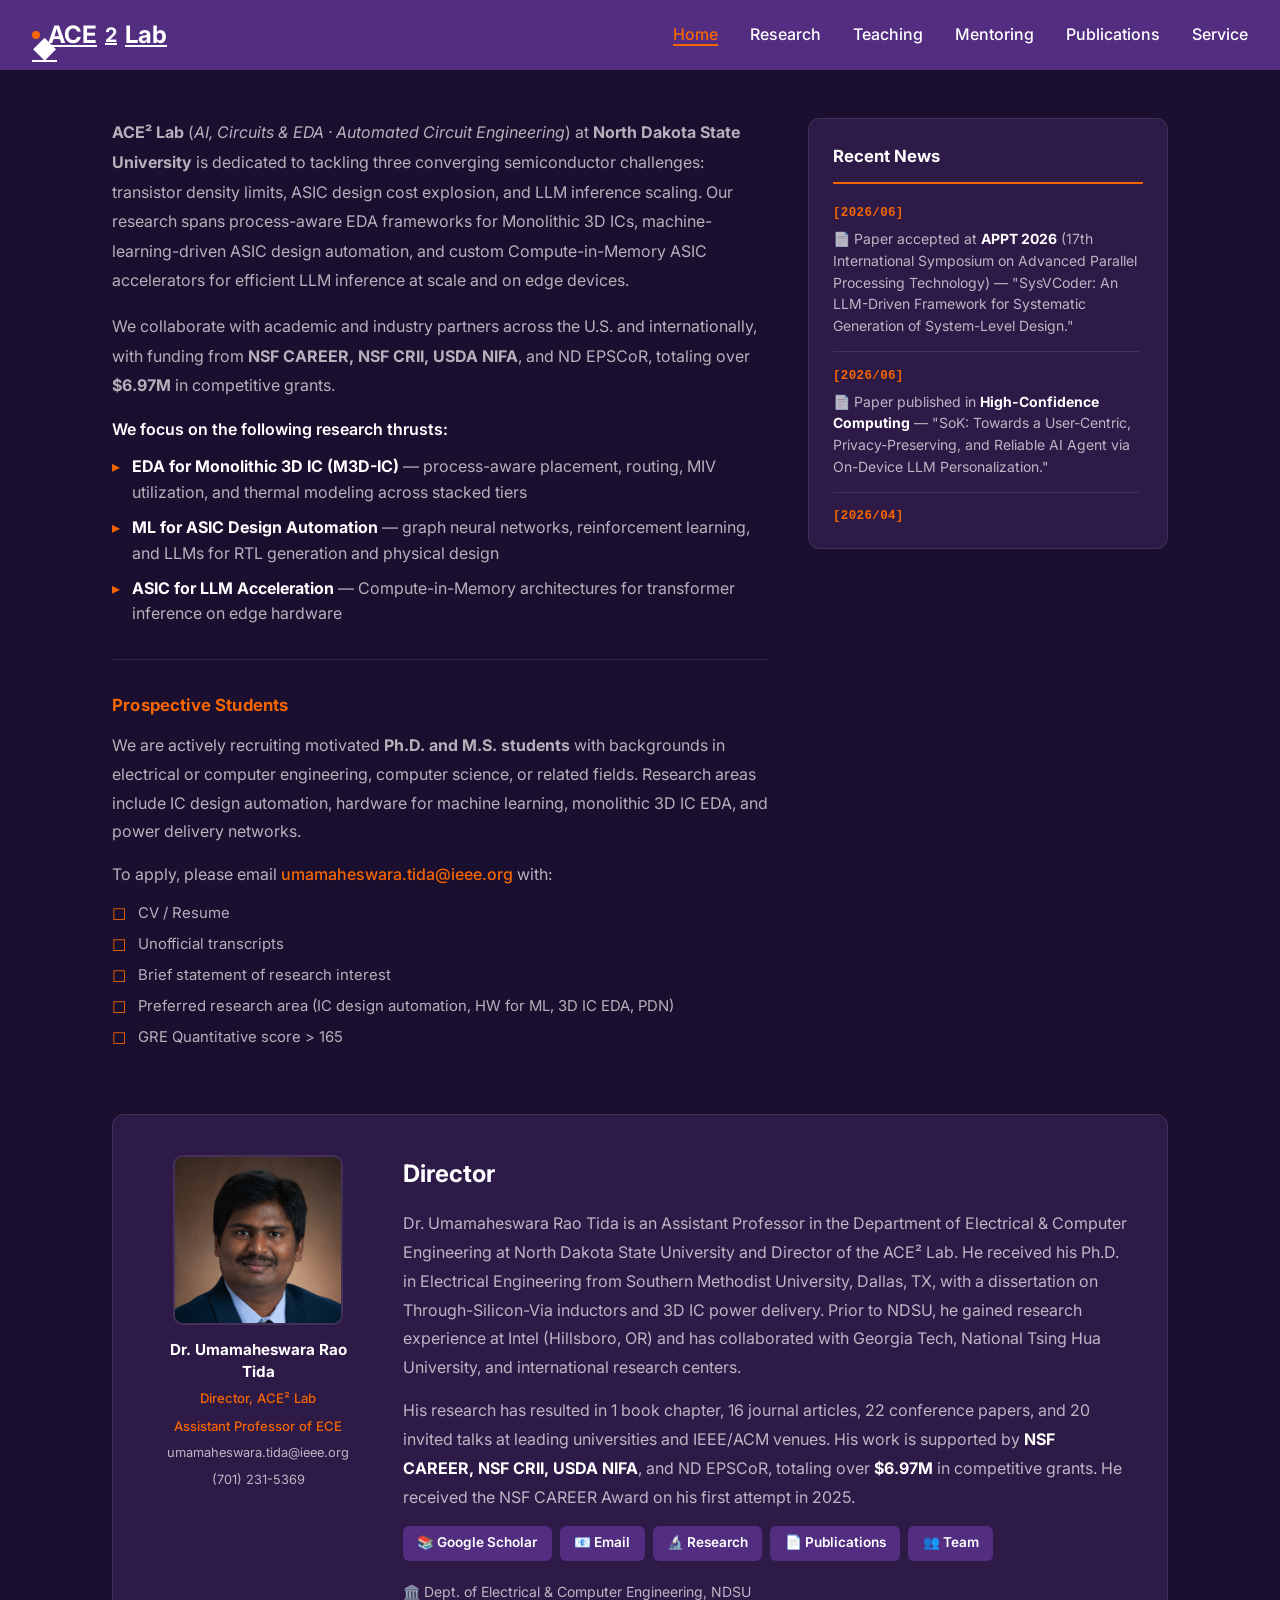
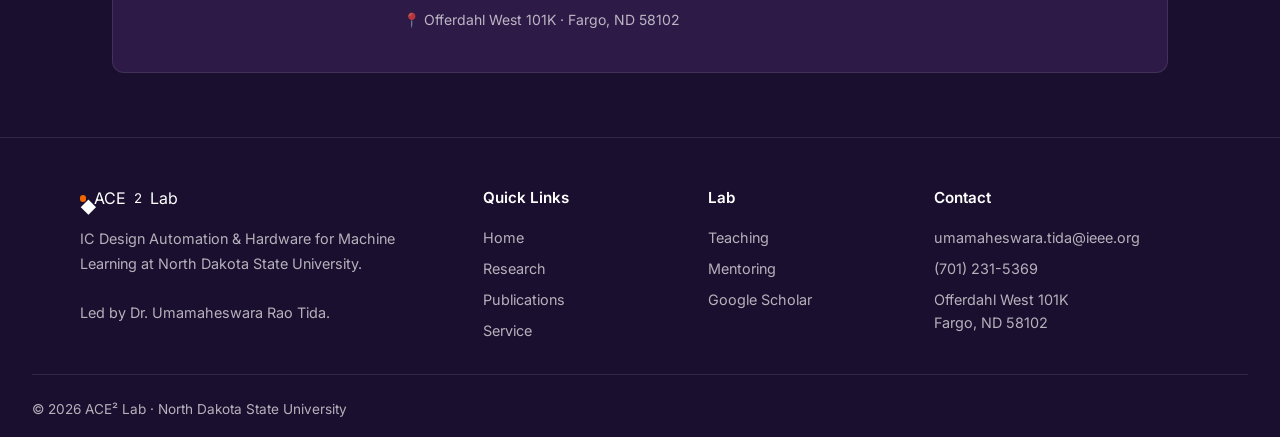
==== commit 5199db67: "Add news items for paper acceptance and publication" ====
--- a/index.html
+++ b/index.html
@@ -84,6 +84,11 @@
         </div>
 
         <div class="news-feed-item">
+          <span class="news-tag">[2026/06]</span>
+          <span>📄 Paper published in <strong>High-Confidence Computing</strong> — "SoK: Towards a User-Centric, Privacy-Preserving, and Reliable AI Agent via On-Device LLM Personalization."</span>
+        </div>
+
+        <div class="news-feed-item">
           <span class="news-tag">[2026/04]</span>
           <span>🏆 <strong>Navya Goli</strong> wins 2nd place at the Agentic AI Design Verification Challenge at ISQED 2026, achieving the top score in Phase 2: Coverage Closure.</span>
         </div>
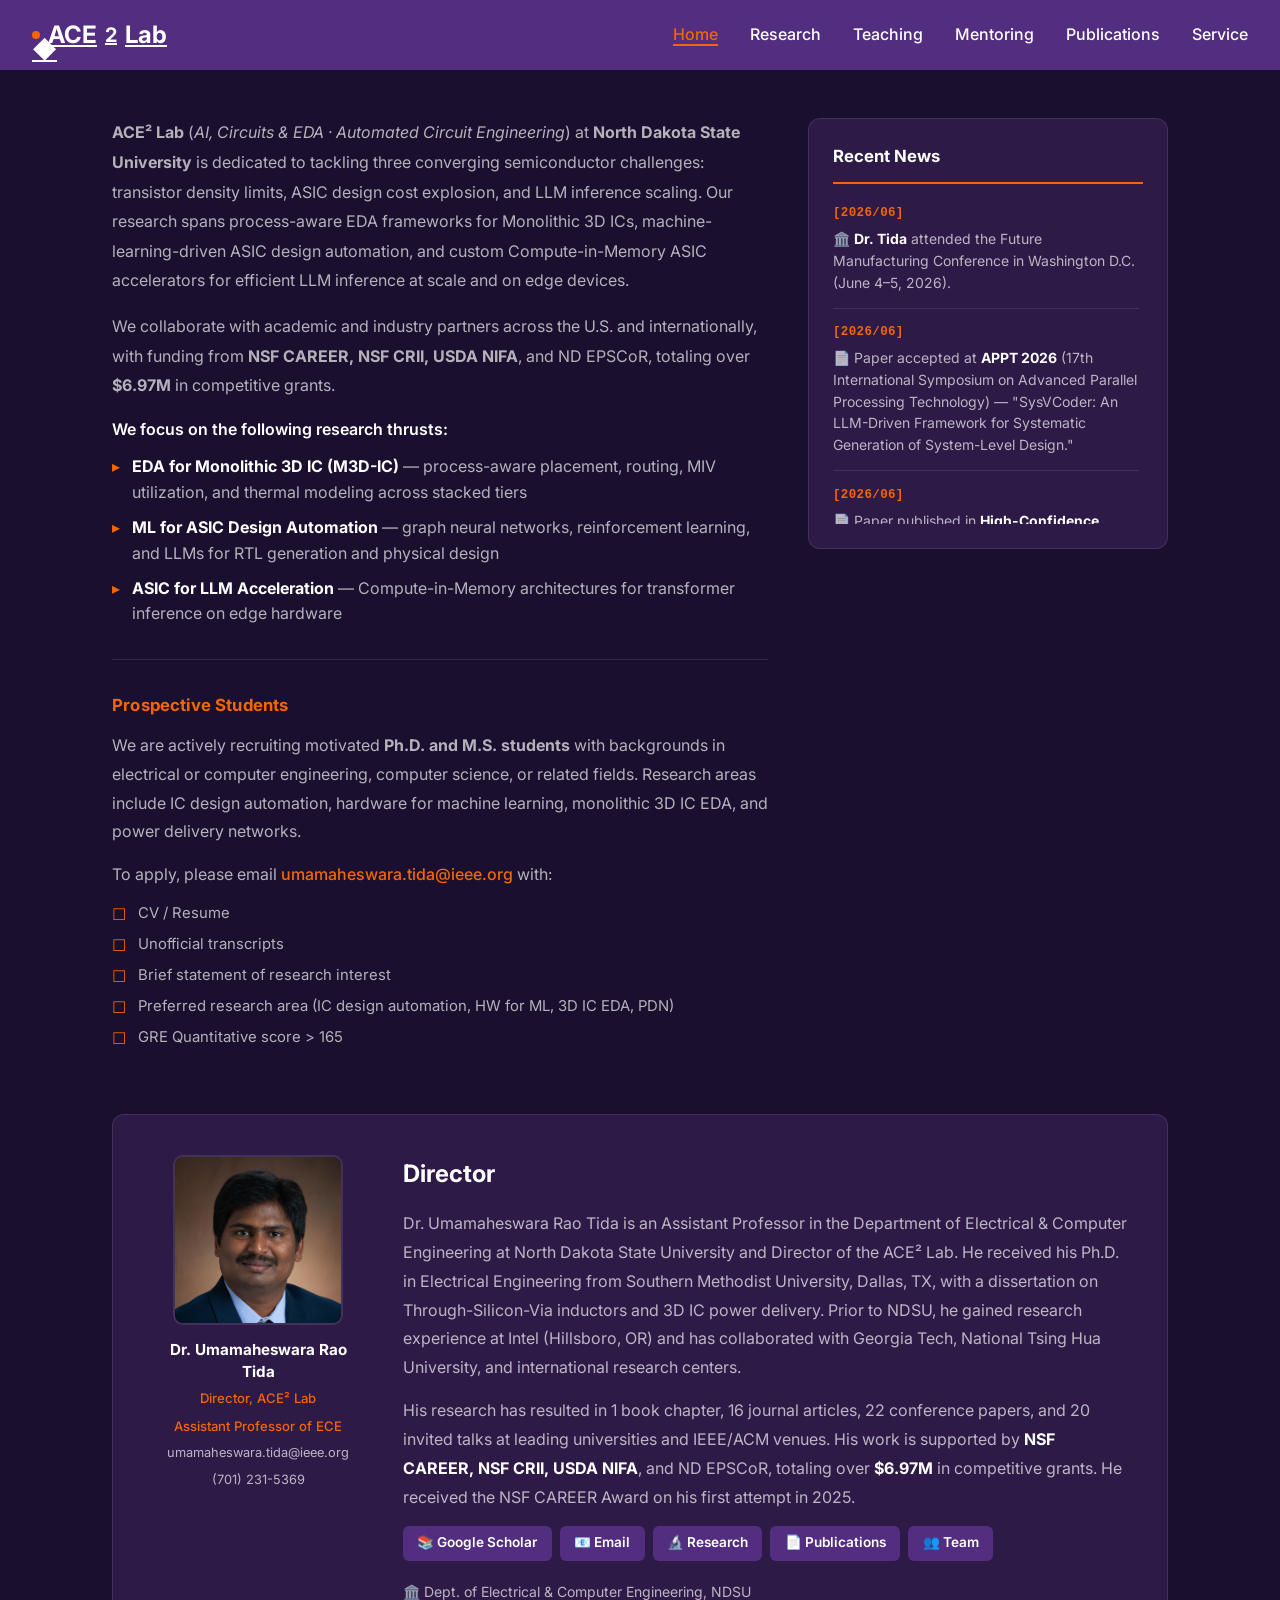
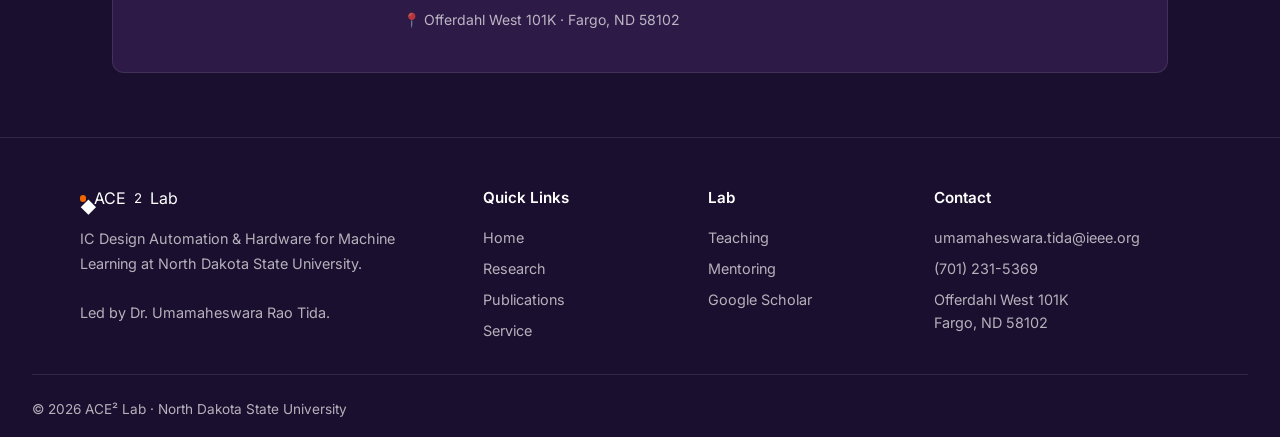
==== commit 86cde5df: "Add Future Manufacturing Conference news item to index.html" ====
--- a/index.html
+++ b/index.html
@@ -80,6 +80,11 @@
 
         <div class="news-feed-item">
           <span class="news-tag">[2026/06]</span>
+          <span>🏛️ <strong>Dr. Tida</strong> attended the Future Manufacturing Conference in Washington D.C. (June 4–5, 2026).</span>
+        </div>
+
+                <div class="news-feed-item">
+          <span class="news-tag">[2026/06]</span>
           <span>📄 Paper accepted at <strong>APPT 2026</strong> (17th International Symposium on Advanced Parallel Processing Technology) — "SysVCoder: An LLM-Driven Framework for Systematic Generation of System-Level Design."</span>
         </div>
 
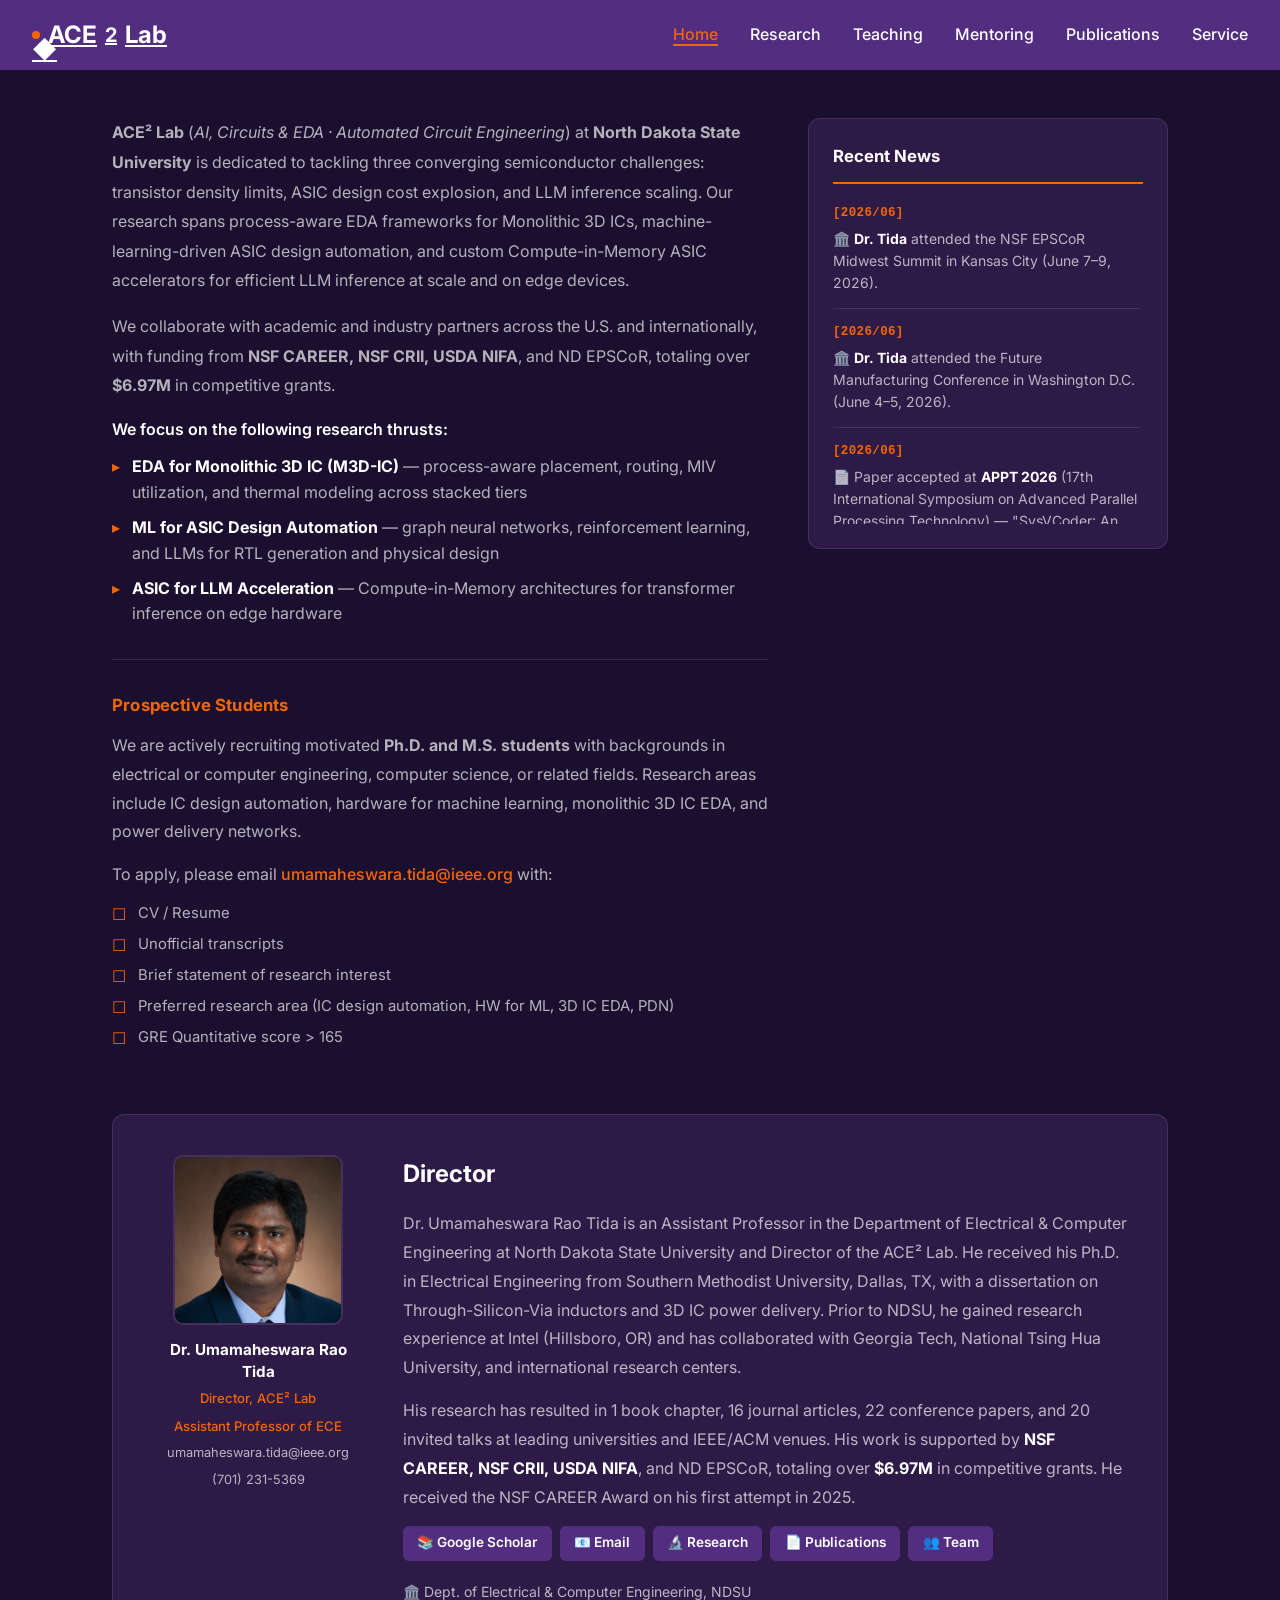
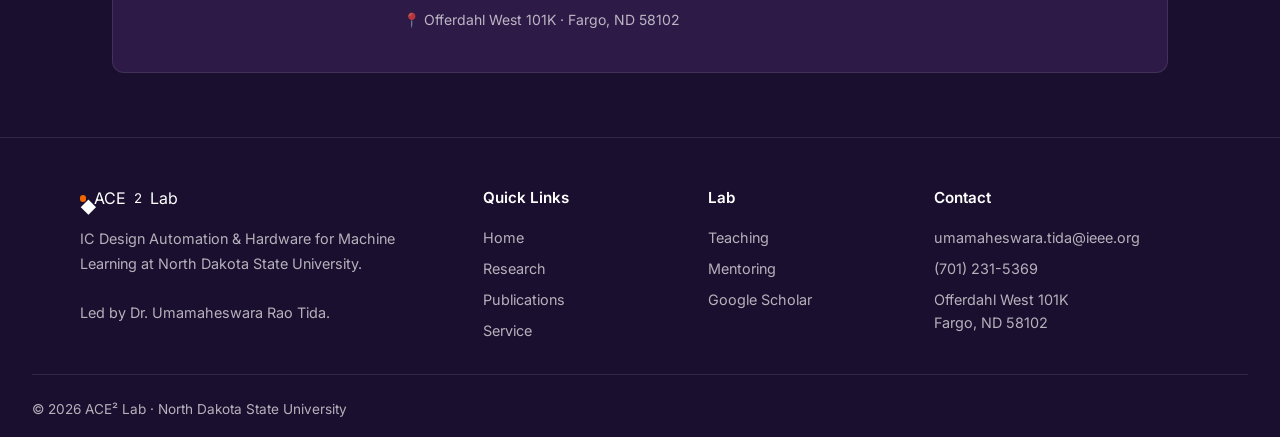
==== commit 64ae12d8: "Add news feed item for NSF EPSCoR Summit" ====
--- a/index.html
+++ b/index.html
@@ -80,6 +80,11 @@
 
         <div class="news-feed-item">
           <span class="news-tag">[2026/06]</span>
+          <span>🏛️ <strong>Dr. Tida</strong> attended the NSF EPSCoR Midwest Summit in Kansas City (June 7–9, 2026).</span>
+        </div>
+
+                <div class="news-feed-item">
+          <span class="news-tag">[2026/06]</span>
           <span>🏛️ <strong>Dr. Tida</strong> attended the Future Manufacturing Conference in Washington D.C. (June 4–5, 2026).</span>
         </div>
 
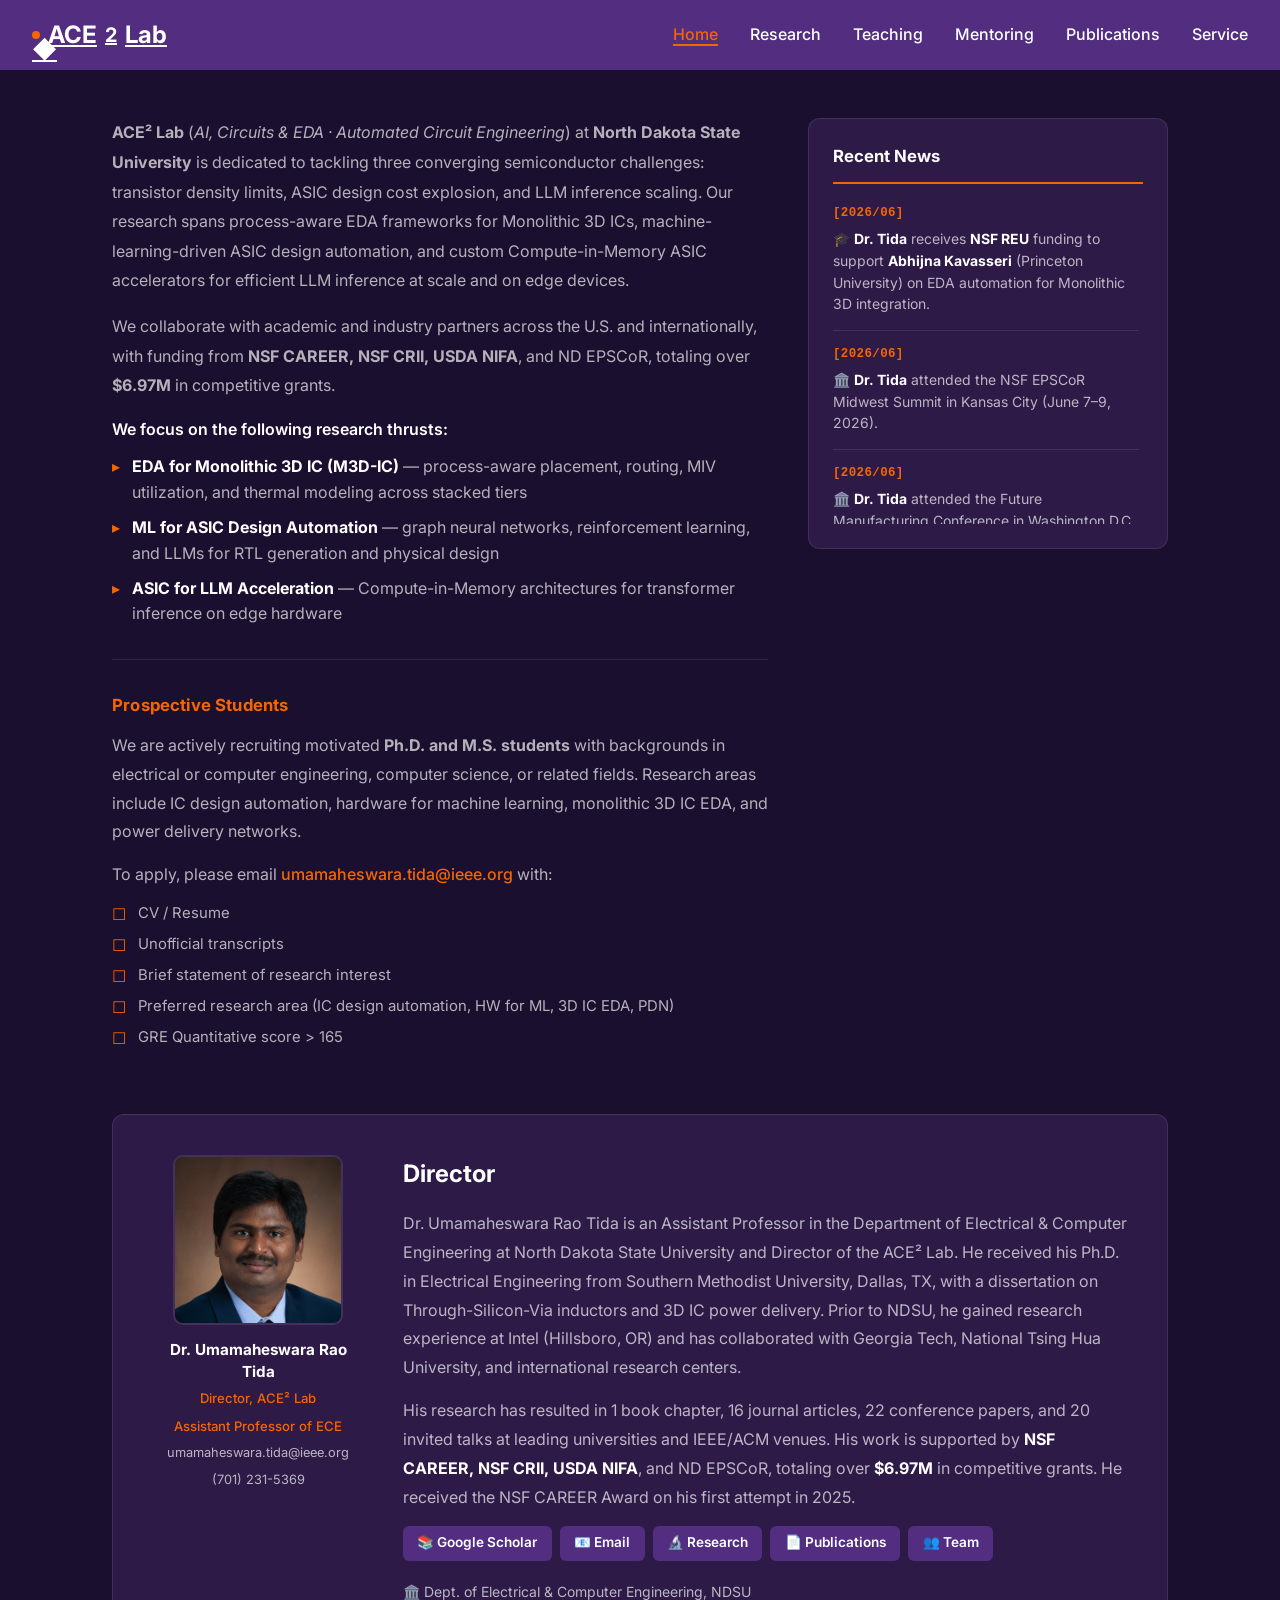
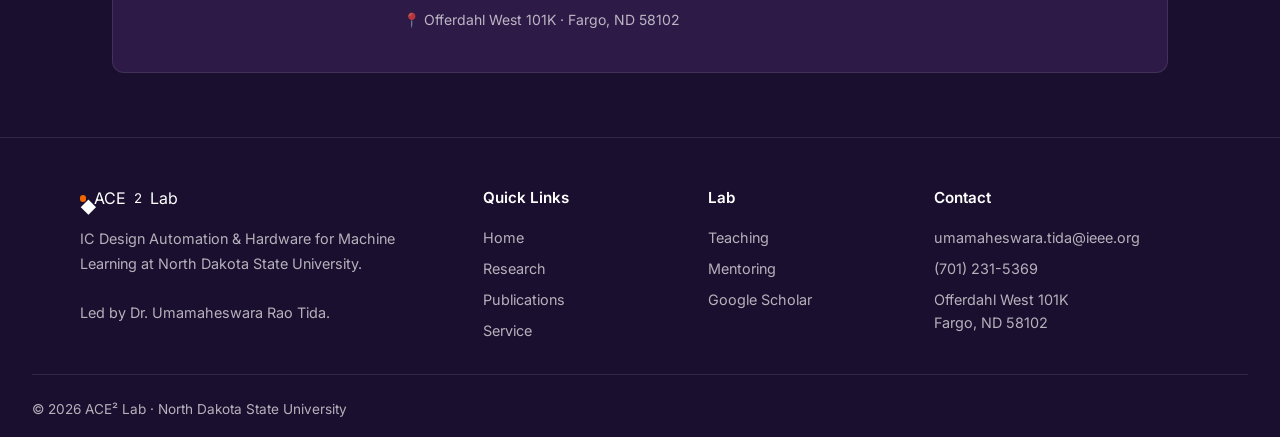
==== commit 2609ec52: "Add news: NSF REU funding for Abhijna Kavasseri (Princeton) on M3D EDA automation Added news item ab" ====
--- a/index.html
+++ b/index.html
@@ -80,6 +80,12 @@
 
         <div class="news-feed-item">
           <span class="news-tag">[2026/06]</span>
+          <span>🎓 <strong>Dr. Tida</strong> receives <strong>NSF REU</strong> funding to support <strong>Abhijna Kavasseri</strong> (Princeton University) on EDA automation for Monolithic 3D integration.</span>
+        </div>
+
+
+        <div class="news-feed-item">
+          <span class="news-tag">[2026/06]</span>
           <span>🏛️ <strong>Dr. Tida</strong> attended the NSF EPSCoR Midwest Summit in Kansas City (June 7–9, 2026).</span>
         </div>
 
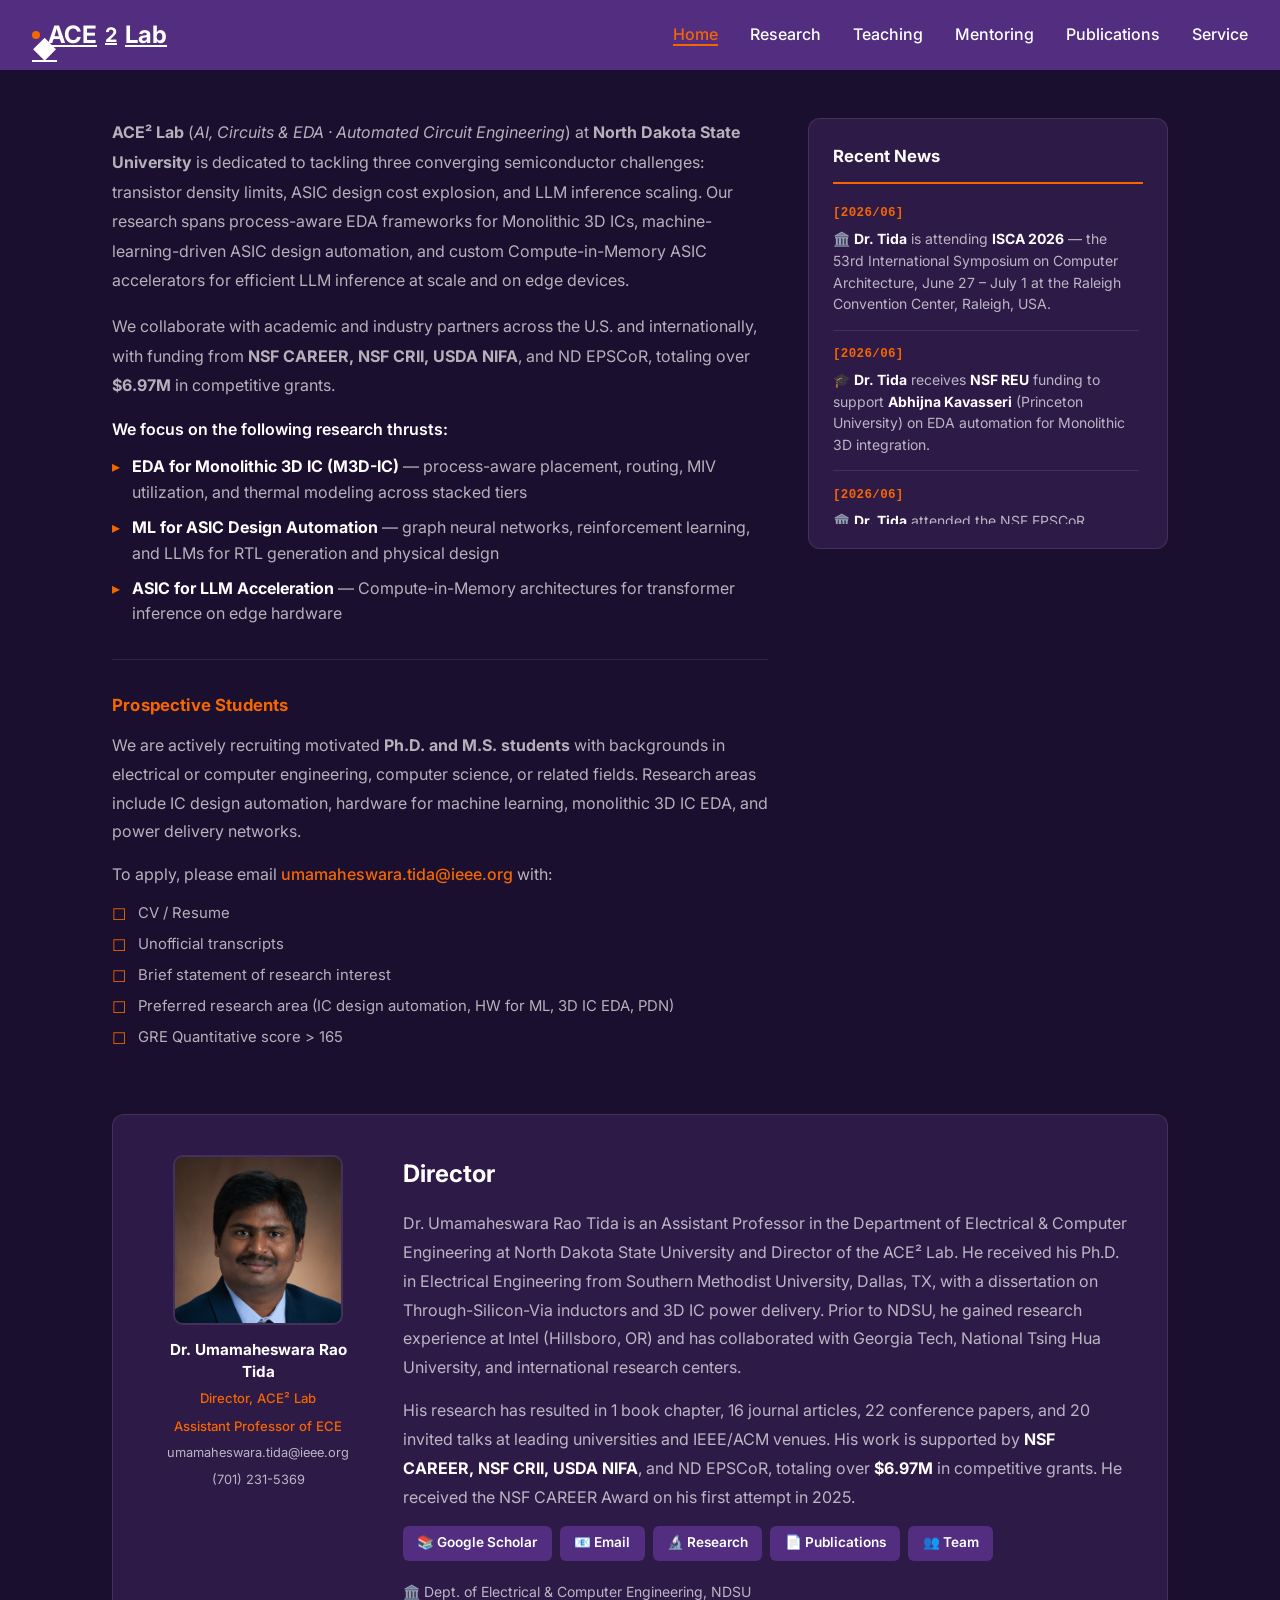
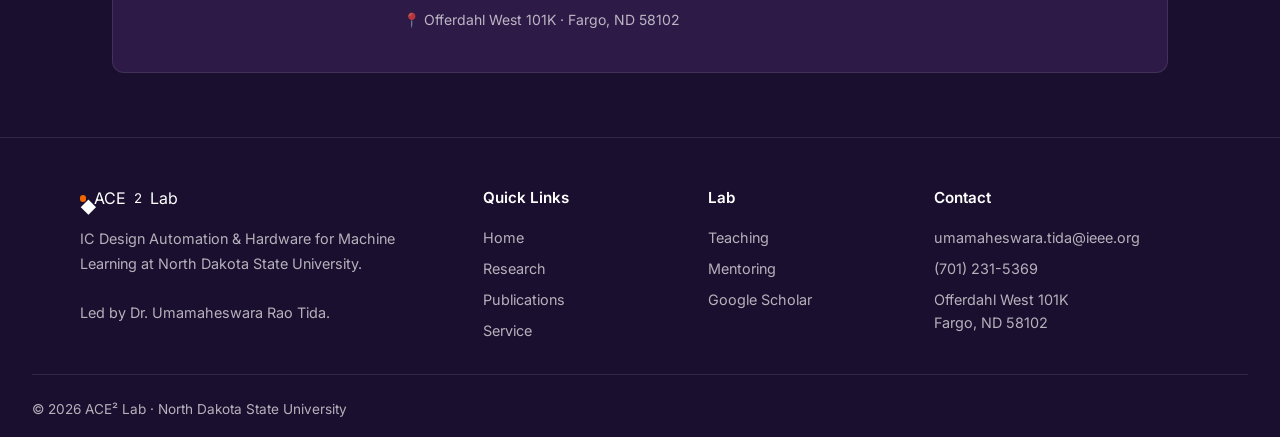
==== commit eecc37ed: "Add news item about ISCA 2026 attendance" ====
--- a/index.html
+++ b/index.html
@@ -77,7 +77,11 @@
     <div class="home-right">
       <h3 class="sidebar-title">Recent News</h3>
       <div class="news-feed">
-
+<div class="news-feed-item">
+          <span class="news-tag">[2026/06]</span>
+          <span>🏛️ <strong>Dr. Tida</strong> is attending <strong>ISCA 2026</strong> — the 53rd International Symposium on Computer Architecture, June 27 – July 1 at the Raleigh Convention Center, Raleigh, USA.</span>
+        </div>
+        
         <div class="news-feed-item">
           <span class="news-tag">[2026/06]</span>
           <span>🎓 <strong>Dr. Tida</strong> receives <strong>NSF REU</strong> funding to support <strong>Abhijna Kavasseri</strong> (Princeton University) on EDA automation for Monolithic 3D integration.</span>
--- a/style.css
+++ b/style.css
@@ -1519,3 +1519,12 @@
     text-align: center;
   }
 }
+
+
+/* ═══════════════════════════════════════════════════════
+   COURSE DETAIL PAGES
+═══════════════════════════════════════════════════════ */
+
+/* Topic list items have a light card background — force dark text so it
+   stays readable against the #f8fafc fallback. */
+.topic-list li { color: #0f172a; }
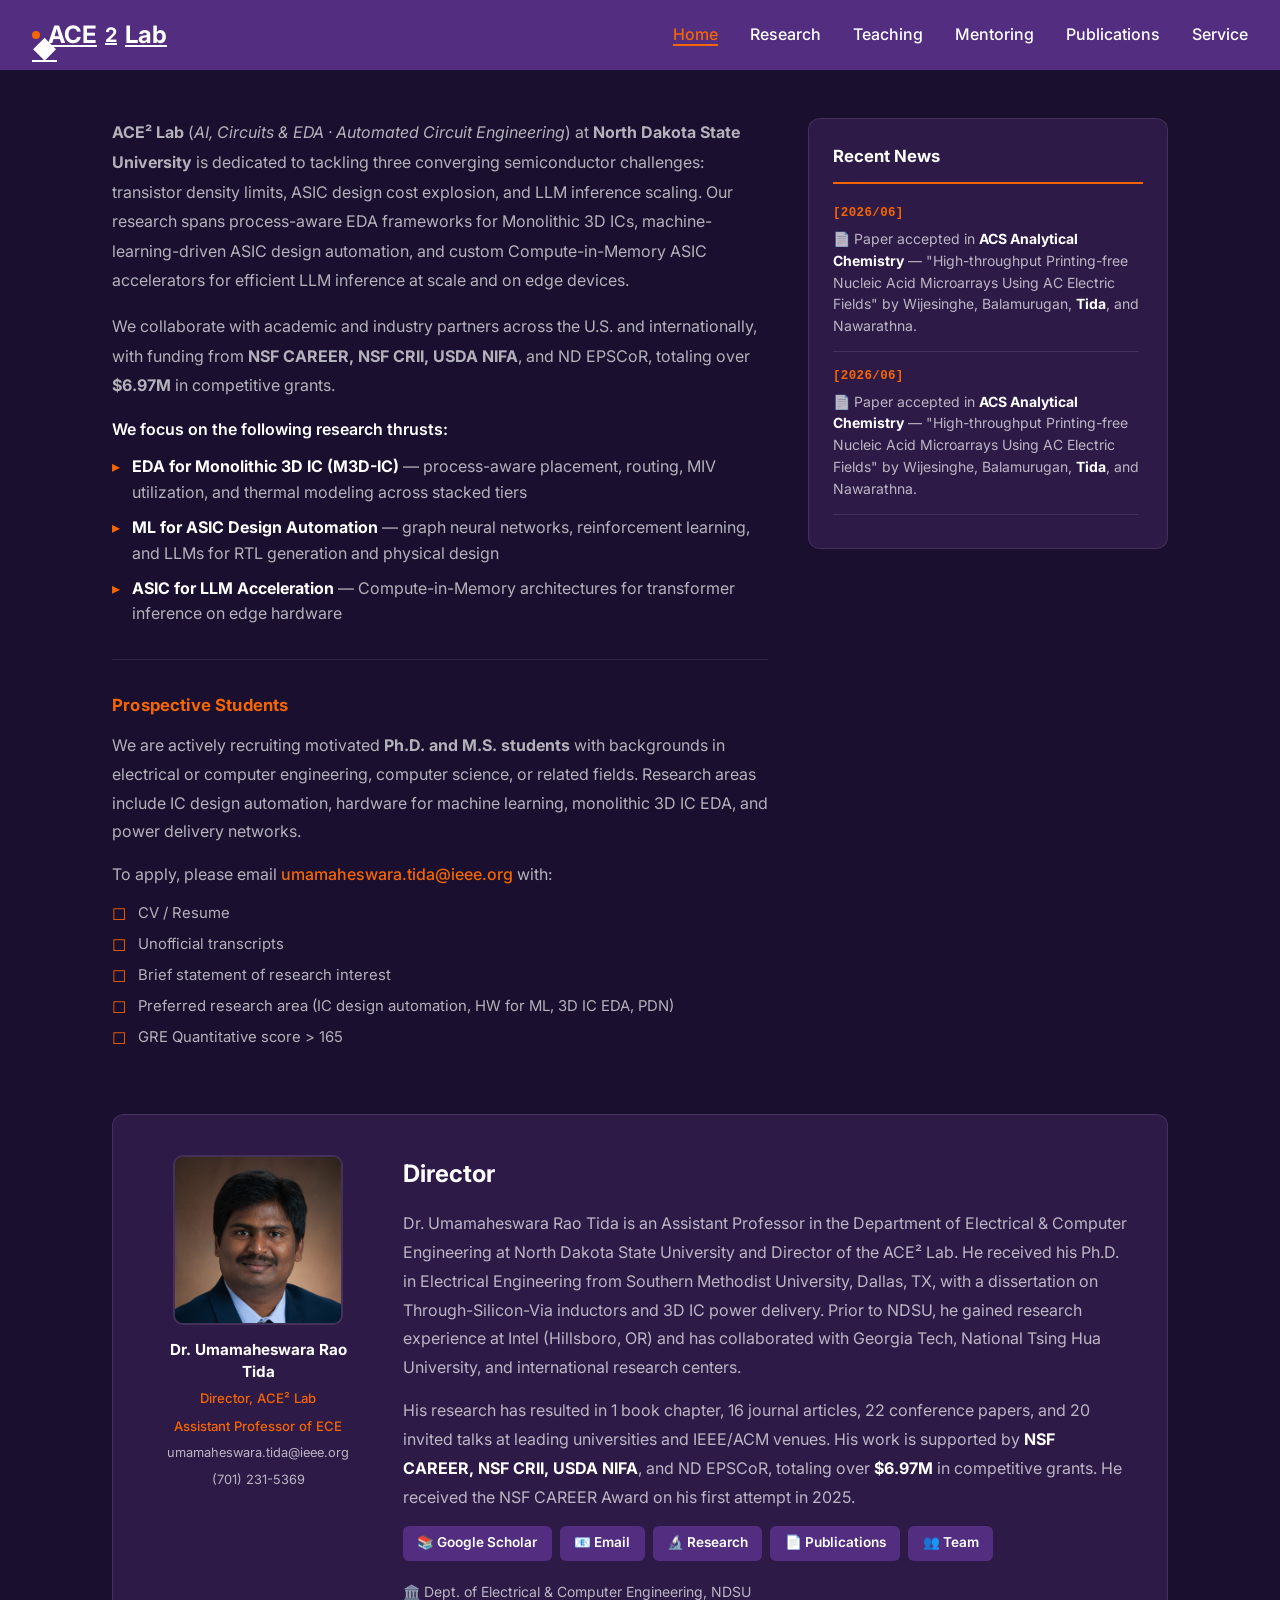
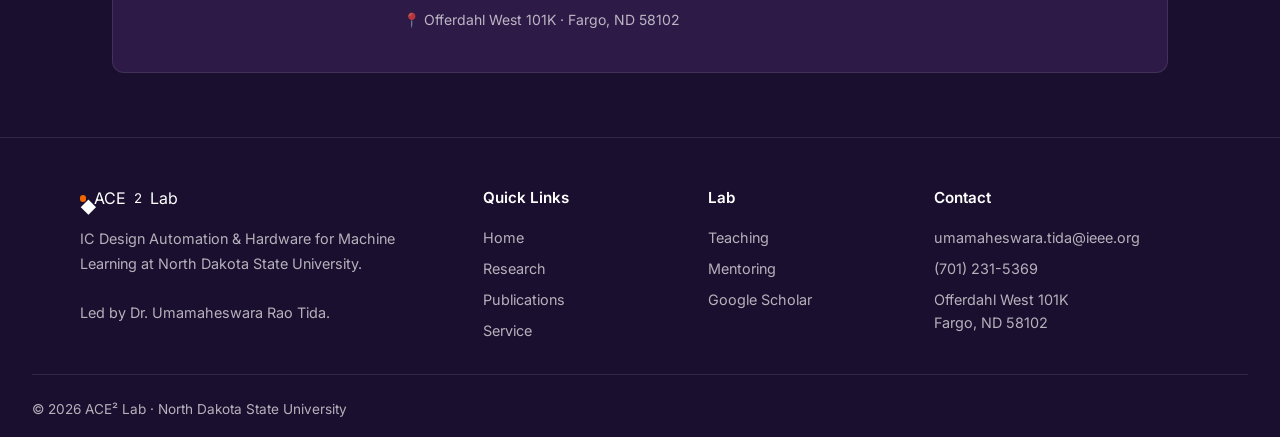
==== commit 16787cc0: "Update news feed with recent publications and events Added new news feed items with paper acceptance" ====
--- a/index.html
+++ b/index.html
@@ -77,7 +77,17 @@
     <div class="home-right">
       <h3 class="sidebar-title">Recent News</h3>
       <div class="news-feed">
-<div class="news-feed-item">
+        <div class="news-feed-item">
+          <span class="news-tag">[2026/06]</span>
+          <span>📄 Paper accepted in <strong>ACS Analytical Chemistry</strong> — "High-throughput Printing-free Nucleic Acid Microarrays Using AC Electric Fields" by Wijesinghe, Balamurugan, <strong>Tida</strong>, and Nawarathna.</span>
+        </div>
+
+                <div class="news-feed-item">
+          <span class="news-tag">[2026/06]</span>
+          <span>📄 Paper accepted in <strong>ACS Analytical Chemistry</strong> — &quot;High-throughput Printing-free Nucleic Acid Microarrays Using AC Electric Fields&quot; by Wijesinghe, Balamurugan, <strong>Tida</strong>, and Nawarathna.</span>
+        </div>
+
+        <div class="news-feed-item">
           <span class="news-tag">[2026/06]</span>
           <span>🏛️ <strong>Dr. Tida</strong> is attending <strong>ISCA 2026</strong> — the 53rd International Symposium on Computer Architecture, June 27 – July 1 at the Raleigh Convention Center, Raleigh, USA.</span>
         </div>
--- a/style.css
+++ b/style.css
@@ -1528,3 +1528,6 @@
 /* Topic list items have a light card background — force dark text so it
    stays readable against the #f8fafc fallback. */
 .topic-list li { color: #0f172a; }
+
+/* Grading cards have a light card background — force dark text. */
+.grading-card { color: #0f172a; }
